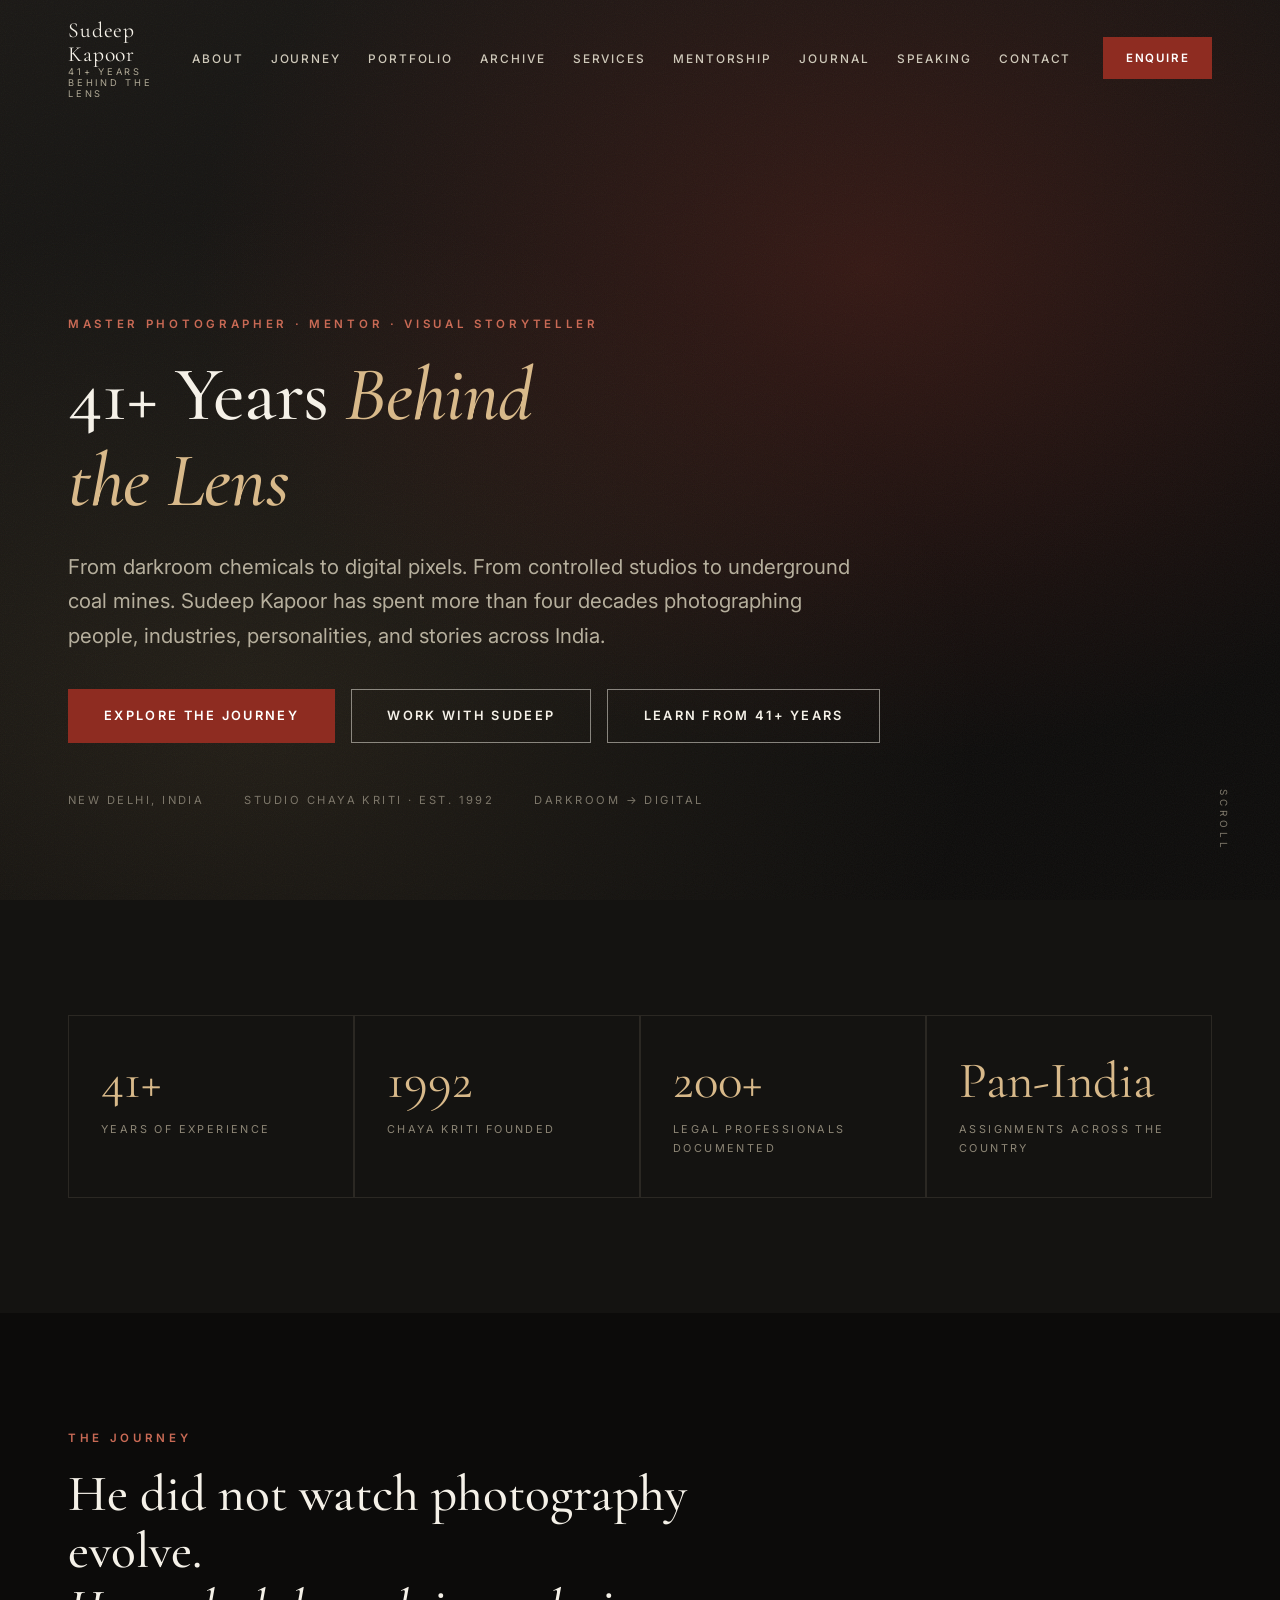
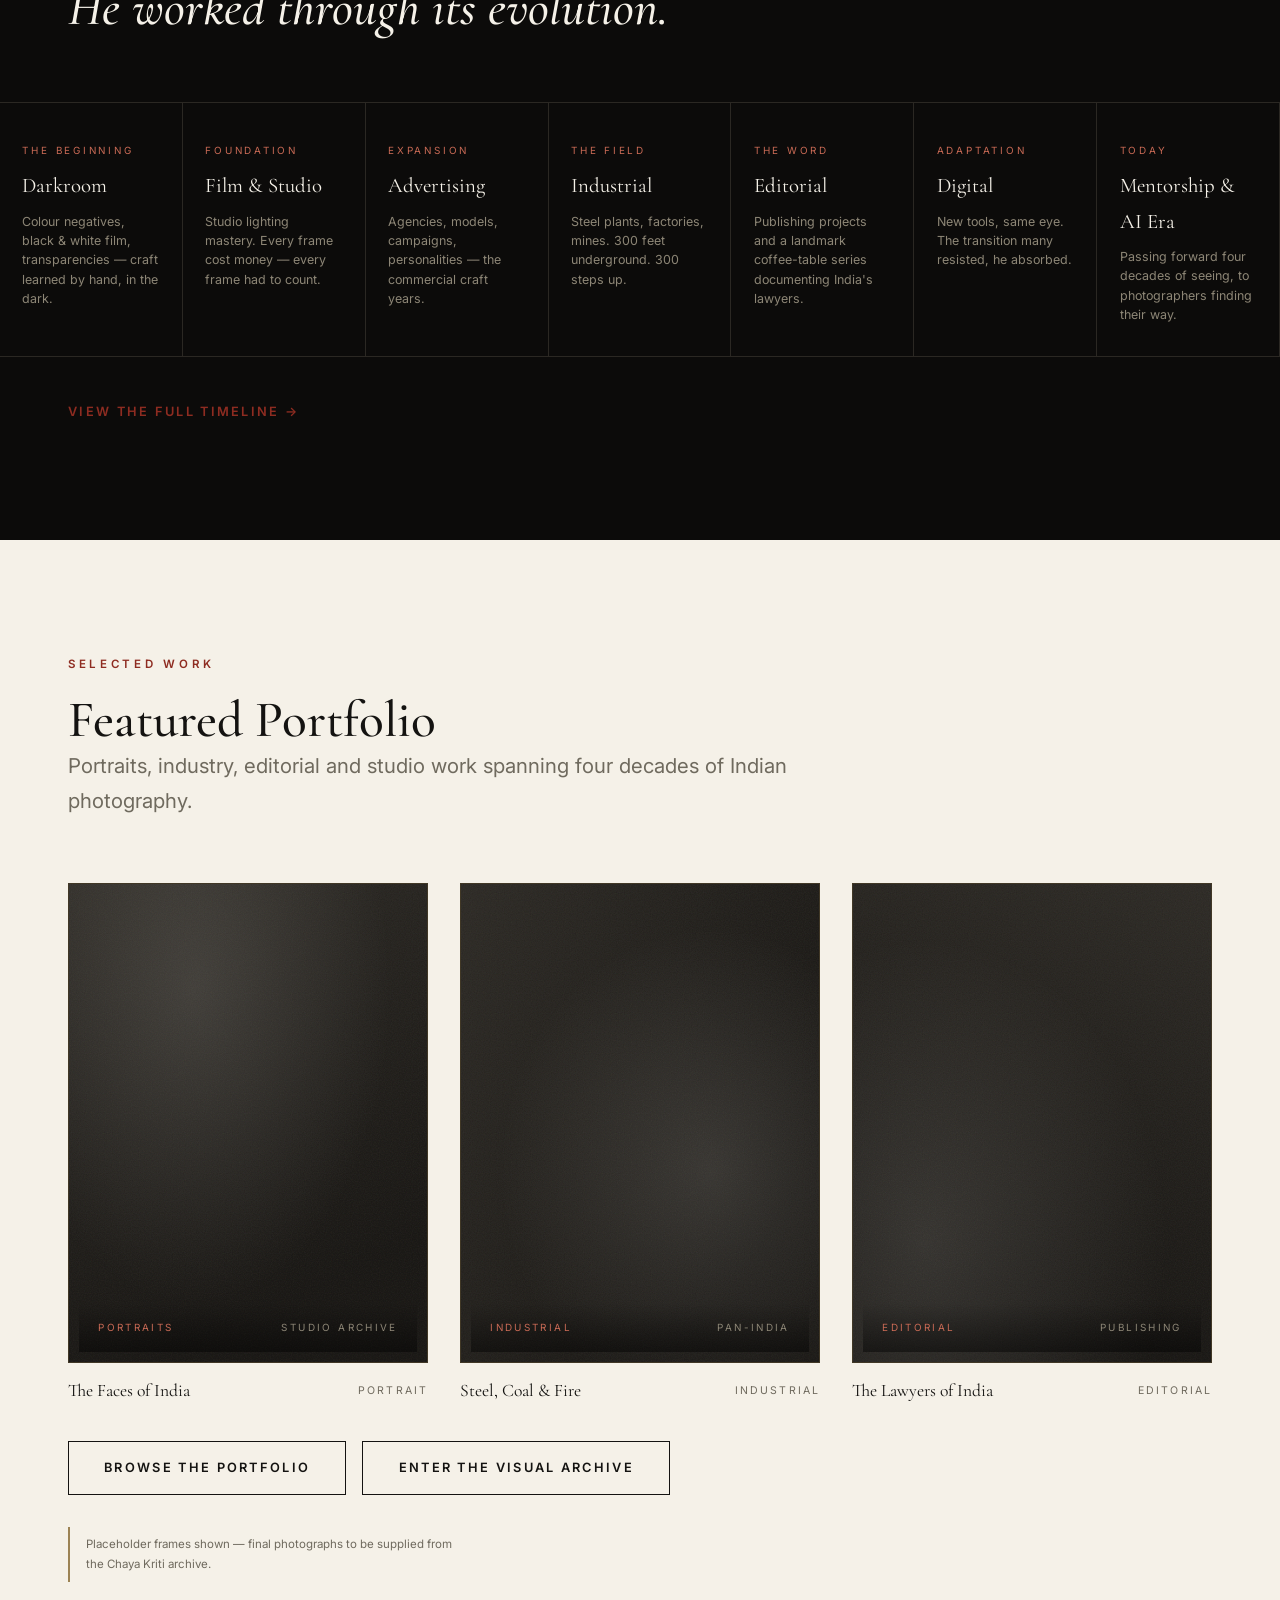
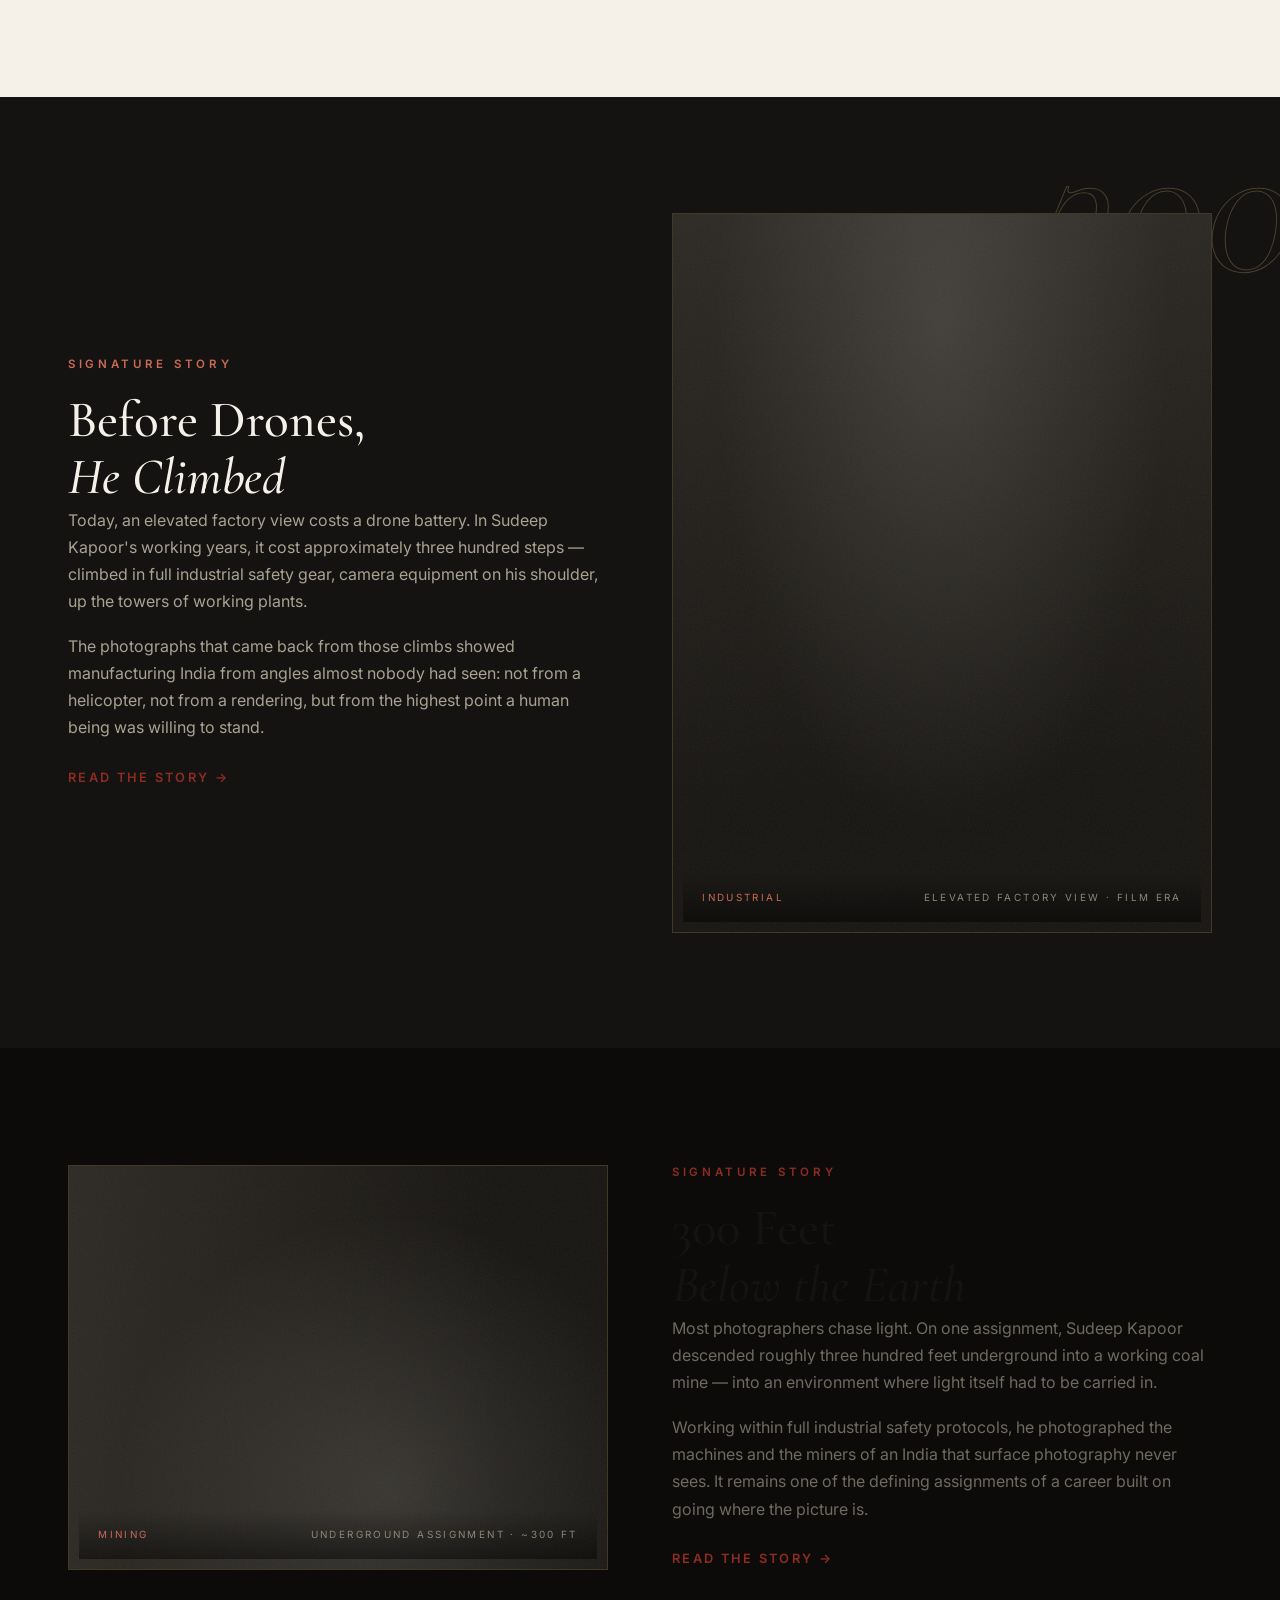
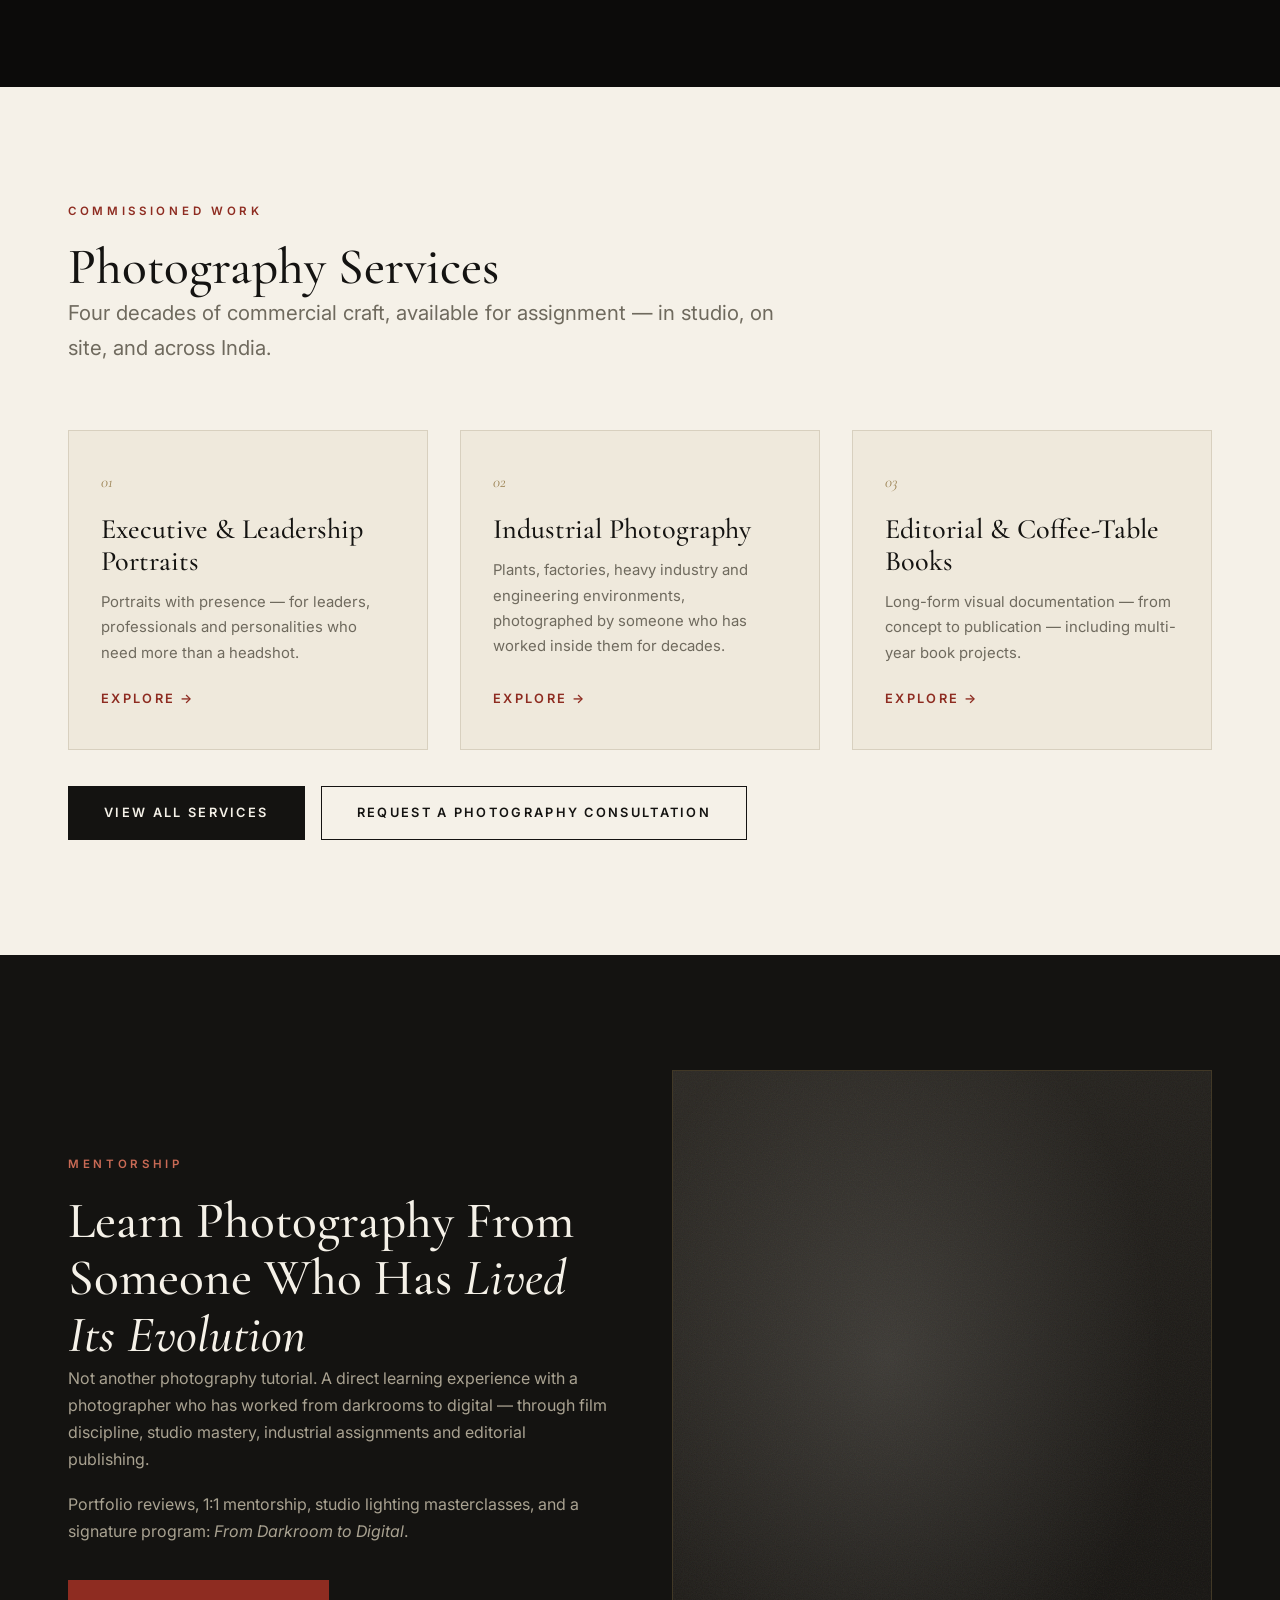
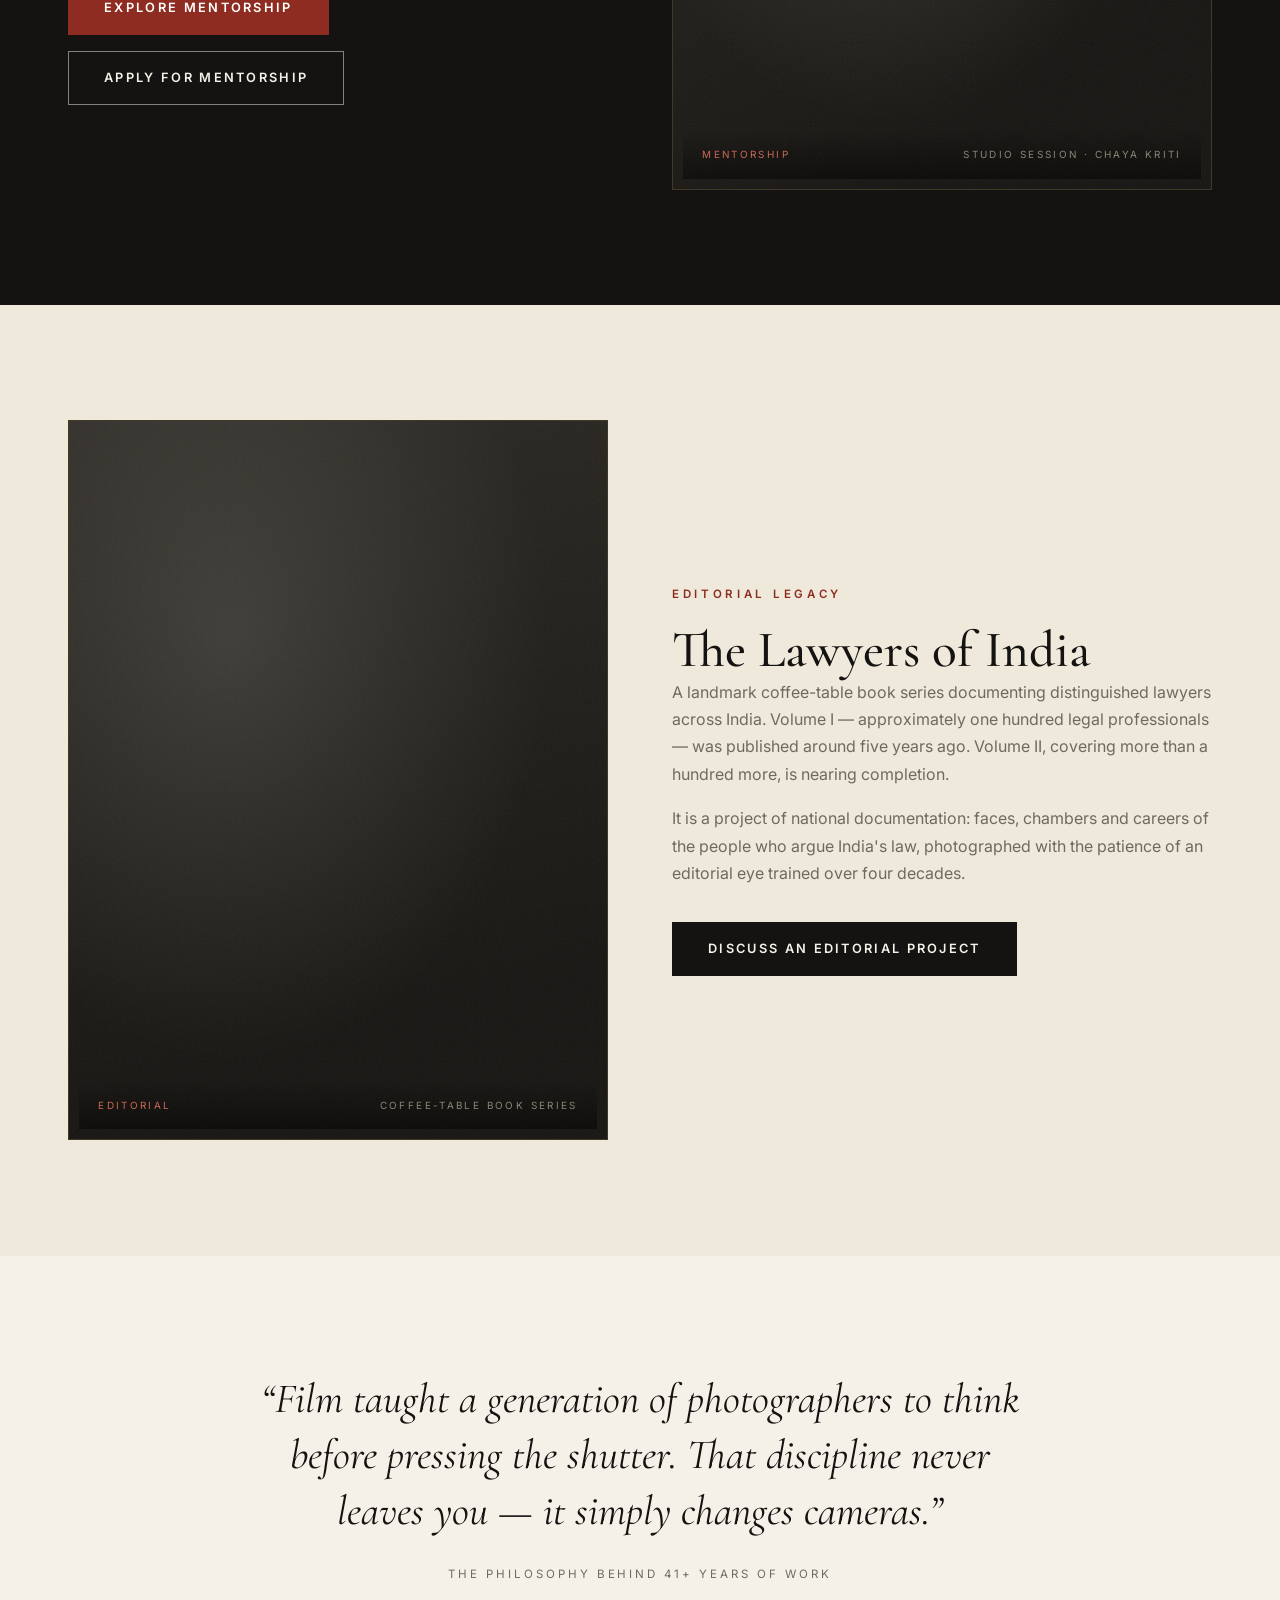
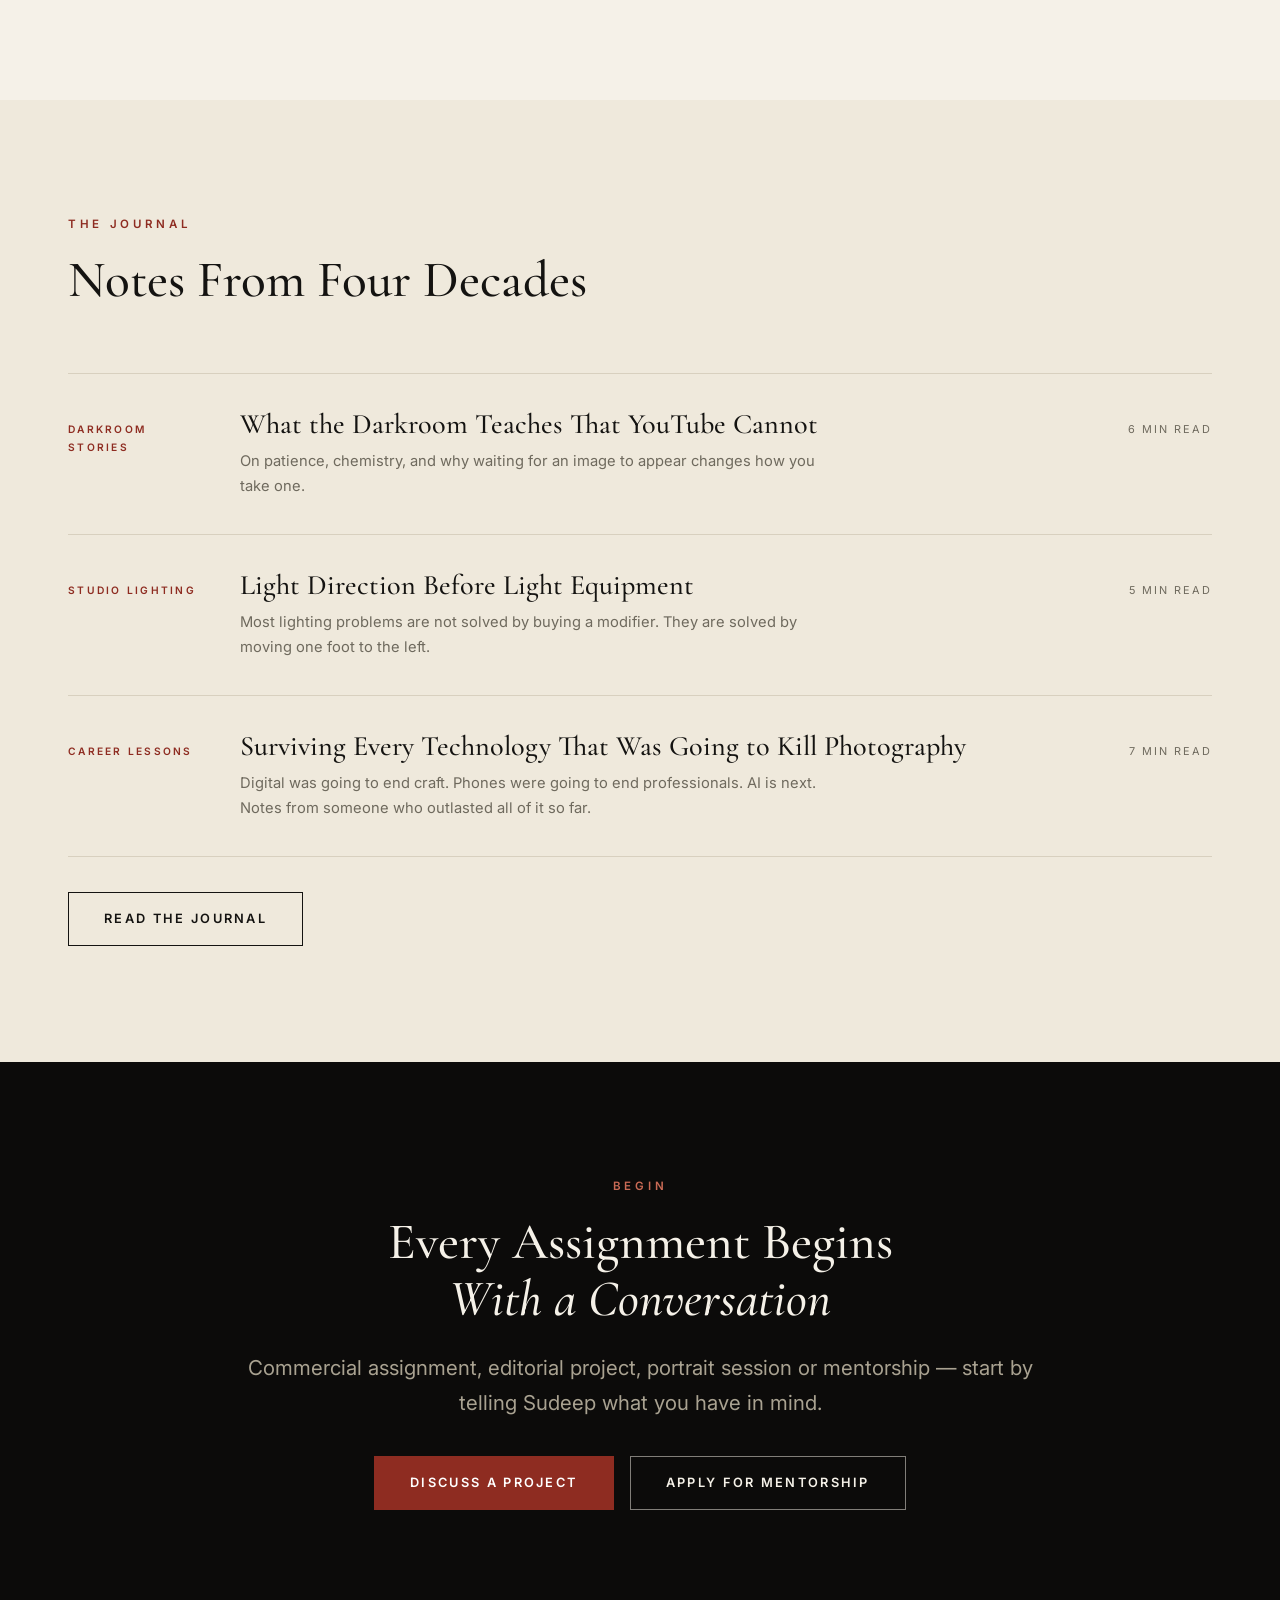
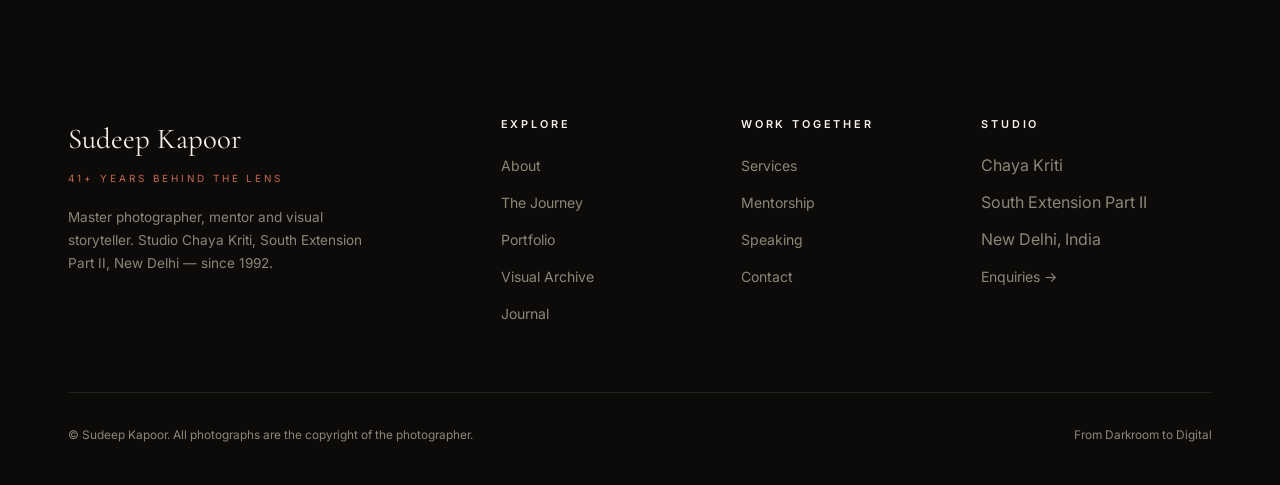
==== index.html @ 15002737 "Sudeep Kapoor - 41+ Years Behind the Lens" ====
<!DOCTYPE html>
<html lang="en">
<head>
<meta charset="UTF-8">
<meta name="viewport" content="width=device-width, initial-scale=1.0">
<meta name="description" content="Sudeep Kapoor — master photographer with 41+ years behind the lens. From darkroom to digital: portraits, industrial, editorial and advertising photography across India. Studio Chaya Kriti, New Delhi, since 1992.">
<meta property="og:title" content="Sudeep Kapoor — 41+ Years Behind the Lens">
<meta property="og:description" content="From darkroom chemicals to digital pixels. Master photographer, mentor and visual storyteller based in New Delhi, India.">
<title>Sudeep Kapoor — 41+ Years Behind the Lens | Master Photographer, New Delhi</title>
<link rel="preconnect" href="https://fonts.googleapis.com">
<link rel="preconnect" href="https://fonts.gstatic.com" crossorigin>
<link href="https://fonts.googleapis.com/css2?family=Cormorant+Garamond:ital,wght@0,400;0,500;0,600;1,400;1,500&family=Inter:wght@400;500;600&display=swap" rel="stylesheet">
<link rel="stylesheet" href="css/style.css">
</head>
<body>
<a class="skip-link" href="#main">Skip to content</a>

<nav class="site-nav" aria-label="Main navigation">
  <div class="wrap nav-inner">
    <a href="index.html" class="nav-logo" aria-label="Sudeep Kapoor — home">
      <span class="name">Sudeep Kapoor</span>
      <span class="tag">41+ Years Behind the Lens</span>
    </a>
    <ul class="nav-links" id="nav-links">
      <li><a href="about.html">About</a></li>
      <li><a href="journey.html">Journey</a></li>
      <li><a href="portfolio.html">Portfolio</a></li>
      <li><a href="archive.html">Archive</a></li>
      <li><a href="services.html">Services</a></li>
      <li><a href="mentorship.html">Mentorship</a></li>
      <li><a href="journal.html">Journal</a></li>
      <li><a href="speaking.html">Speaking</a></li>
      <li><a href="contact.html">Contact</a></li>
    </ul>
    <a href="contact.html" class="nav-cta">Enquire</a>
    <button class="hamburger" aria-label="Open menu" aria-expanded="false" aria-controls="nav-links">
      <span></span><span></span><span></span>
    </button>
  </div>
</nav>

<main id="main">

<!-- ============ HERO ============ -->
<header class="hero">
  <div class="hero-media" aria-hidden="true"></div>
  <div class="wrap hero-inner">
    <span class="eyebrow animate visible">Master Photographer · Mentor · Visual Storyteller</span>
    <h1 class="animate visible d1">41+ Years <em>Behind the Lens</em></h1>
    <p class="lede animate visible d2">From darkroom chemicals to digital pixels. From controlled studios to underground coal mines. Sudeep Kapoor has spent more than four decades photographing people, industries, personalities, and stories across India.</p>
    <div class="btn-row animate visible d3">
      <a href="journey.html" class="btn btn-red">Explore the Journey</a>
      <a href="services.html" class="btn btn-ghost-light">Work With Sudeep</a>
      <a href="mentorship.html" class="btn btn-ghost-light">Learn From 41+ Years</a>
    </div>
    <div class="hero-meta animate visible d4">
      <span>New Delhi, India</span>
      <span>Studio Chaya Kriti · Est. 1992</span>
      <span>Darkroom → Digital</span>
    </div>
  </div>
  <span class="hero-scroll" aria-hidden="true">Scroll</span>
</header>

<!-- ============ LEGACY STATISTICS ============ -->
<section class="dark" aria-label="Legacy statistics">
  <div class="wrap">
    <div class="stats animate">
      <div class="stat"><div class="num"><span data-count="41" data-suffix="+">0</span></div><div class="lbl">Years of Experience</div></div>
      <div class="stat"><div class="num">1992</div><div class="lbl">Chaya Kriti Founded</div></div>
      <div class="stat"><div class="num"><span data-count="200" data-suffix="+">0</span></div><div class="lbl">Legal Professionals Documented</div></div>
      <div class="stat"><div class="num">Pan-India</div><div class="lbl">Assignments Across the Country</div></div>
    </div>
  </div>
</section>

<!-- ============ THE JOURNEY STRIP ============ -->
<section class="darker" aria-labelledby="journey-h">
  <div class="wrap">
    <div class="section-head animate">
      <span class="eyebrow on-dark">The Journey</span>
      <h2 id="journey-h" style="color:var(--ivory)">He did not watch photography evolve.<br><span class="serif-i">He worked through its evolution.</span></h2>
    </div>
  </div>
  <div class="era-strip animate" role="list">
    <div class="era" role="listitem"><span class="yr">The Beginning</span><div class="nm">Darkroom</div><p>Colour negatives, black &amp; white film, transparencies — craft learned by hand, in the dark.</p></div>
    <div class="era" role="listitem"><span class="yr">Foundation</span><div class="nm">Film &amp; Studio</div><p>Studio lighting mastery. Every frame cost money — every frame had to count.</p></div>
    <div class="era" role="listitem"><span class="yr">Expansion</span><div class="nm">Advertising</div><p>Agencies, models, campaigns, personalities — the commercial craft years.</p></div>
    <div class="era" role="listitem"><span class="yr">The Field</span><div class="nm">Industrial</div><p>Steel plants, factories, mines. 300 feet underground. 300 steps up.</p></div>
    <div class="era" role="listitem"><span class="yr">The Word</span><div class="nm">Editorial</div><p>Publishing projects and a landmark coffee-table series documenting India's lawyers.</p></div>
    <div class="era" role="listitem"><span class="yr">Adaptation</span><div class="nm">Digital</div><p>New tools, same eye. The transition many resisted, he absorbed.</p></div>
    <div class="era" role="listitem"><span class="yr">Today</span><div class="nm">Mentorship &amp; AI Era</div><p>Passing forward four decades of seeing, to photographers finding their way.</p></div>
  </div>
  <div class="wrap" style="margin-top:2.5rem">
    <a href="journey.html" class="text-link">View the Full Timeline →</a>
  </div>
</section>

<!-- ============ FEATURED PORTFOLIO ============ -->
<section aria-labelledby="portfolio-h">
  <div class="wrap">
    <div class="section-head animate">
      <span class="eyebrow">Selected Work</span>
      <h2 id="portfolio-h">Featured Portfolio</h2>
      <p class="lede">Portraits, industry, editorial and studio work spanning four decades of Indian photography.</p>
    </div>
    <div class="grid g-3">
      <a href="portfolio.html" class="work animate" data-title="Portraits" data-meta="Studio · People · Character">
        <div class="ph r-34 ph-frame" style="--phx:35%;--phy:22%"><span class="ph-label"><span class="cat">Portraits</span><span>Studio Archive</span></span></div>
        <div class="meta"><span class="t">The Faces of India</span><span class="y">Portrait</span></div>
      </a>
      <a href="portfolio.html" class="work animate d1" data-title="Industrial" data-meta="Plants · Steel · Mining">
        <div class="ph r-34 ph-frame" style="--phx:70%;--phy:60%;--pha:120deg"><span class="ph-label"><span class="cat">Industrial</span><span>Pan-India</span></span></div>
        <div class="meta"><span class="t">Steel, Coal &amp; Fire</span><span class="y">Industrial</span></div>
      </a>
      <a href="portfolio.html" class="work animate d2" data-title="Editorial" data-meta="Publishing · Books · Documentation">
        <div class="ph r-34 ph-frame" style="--phx:20%;--phy:75%;--pha:200deg"><span class="ph-label"><span class="cat">Editorial</span><span>Publishing</span></span></div>
        <div class="meta"><span class="t">The Lawyers of India</span><span class="y">Editorial</span></div>
      </a>
    </div>
    <div class="btn-row animate">
      <a href="portfolio.html" class="btn">Browse the Portfolio</a>
      <a href="archive.html" class="btn">Enter the Visual Archive</a>
    </div>
    <p class="placeholder-note">Placeholder frames shown — final photographs to be supplied from the Chaya Kriti archive.</p>
  </div>
</section>

<!-- ============ SIGNATURE STORY 1 ============ -->
<section class="dark story-band" aria-labelledby="climb-h">
  <span class="bignum" aria-hidden="true">300</span>
  <div class="wrap split">
    <div class="body animate">
      <span class="eyebrow">Signature Story</span>
      <h2 id="climb-h">Before Drones,<br><span class="serif-i">He Climbed</span></h2>
      <p>Today, an elevated factory view costs a drone battery. In Sudeep Kapoor's working years, it cost approximately three hundred steps — climbed in full industrial safety gear, camera equipment on his shoulder, up the towers of working plants.</p>
      <p>The photographs that came back from those climbs showed manufacturing India from angles almost nobody had seen: not from a helicopter, not from a rendering, but from the highest point a human being was willing to stand.</p>
      <a href="journey.html" class="text-link" style="margin-top:1.6rem;display:inline-block">Read the Story →</a>
    </div>
    <div class="animate d1">
      <div class="ph r-34 ph-frame" style="--phx:50%;--phy:15%;--pha:175deg"><span class="ph-label"><span class="cat">Industrial</span><span>Elevated factory view · Film era</span></span></div>
    </div>
  </div>
</section>

<!-- ============ SIGNATURE STORY 2 ============ -->
<section class="darker story-band" aria-labelledby="mine-h">
  <div class="wrap split">
    <div class="animate">
      <div class="ph r-43 ph-frame" style="--phx:60%;--phy:80%;--pha:90deg"><span class="ph-label"><span class="cat">Mining</span><span>Underground assignment · ~300 ft</span></span></div>
    </div>
    <div class="body animate d1">
      <span class="eyebrow">Signature Story</span>
      <h2 id="mine-h">300 Feet<br><span class="serif-i">Below the Earth</span></h2>
      <p>Most photographers chase light. On one assignment, Sudeep Kapoor descended roughly three hundred feet underground into a working coal mine — into an environment where light itself had to be carried in.</p>
      <p>Working within full industrial safety protocols, he photographed the machines and the miners of an India that surface photography never sees. It remains one of the defining assignments of a career built on going where the picture is.</p>
      <a href="journey.html" class="text-link" style="margin-top:1.6rem;display:inline-block">Read the Story →</a>
    </div>
  </div>
</section>

<!-- ============ SERVICES PREVIEW ============ -->
<section aria-labelledby="services-h">
  <div class="wrap">
    <div class="section-head animate">
      <span class="eyebrow">Commissioned Work</span>
      <h2 id="services-h">Photography Services</h2>
      <p class="lede">Four decades of commercial craft, available for assignment — in studio, on site, and across India.</p>
    </div>
    <div class="grid g-3">
      <div class="card animate"><span class="idx">01</span><h3>Executive &amp; Leadership Portraits</h3><p>Portraits with presence — for leaders, professionals and personalities who need more than a headshot.</p><a href="services.html#portraits" class="text-link">Explore →</a></div>
      <div class="card animate d1"><span class="idx">02</span><h3>Industrial Photography</h3><p>Plants, factories, heavy industry and engineering environments, photographed by someone who has worked inside them for decades.</p><a href="services.html#industrial" class="text-link">Explore →</a></div>
      <div class="card animate d2"><span class="idx">03</span><h3>Editorial &amp; Coffee-Table Books</h3><p>Long-form visual documentation — from concept to publication — including multi-year book projects.</p><a href="services.html#editorial" class="text-link">Explore →</a></div>
    </div>
    <div class="btn-row animate">
      <a href="services.html" class="btn btn-solid">View All Services</a>
      <a href="contact.html" class="btn">Request a Photography Consultation</a>
    </div>
  </div>
</section>

<!-- ============ MENTORSHIP PREVIEW ============ -->
<section class="dark" aria-labelledby="mentor-h">
  <div class="wrap split">
    <div class="body animate">
      <span class="eyebrow">Mentorship</span>
      <h2 id="mentor-h">Learn Photography From Someone Who Has <span class="serif-i">Lived Its Evolution</span></h2>
      <p>Not another photography tutorial. A direct learning experience with a photographer who has worked from darkrooms to digital — through film discipline, studio mastery, industrial assignments and editorial publishing.</p>
      <p>Portfolio reviews, 1:1 mentorship, studio lighting masterclasses, and a signature program: <em>From Darkroom to Digital</em>.</p>
      <div class="btn-row">
        <a href="mentorship.html" class="btn btn-red">Explore Mentorship</a>
        <a href="mentorship.html#apply" class="btn btn-ghost-light">Apply for Mentorship</a>
      </div>
    </div>
    <div class="animate d1">
      <div class="ph r-34 ph-frame" style="--phx:40%;--phy:40%;--pha:145deg"><span class="ph-label"><span class="cat">Mentorship</span><span>Studio session · Chaya Kriti</span></span></div>
    </div>
  </div>
</section>

<!-- ============ EDITORIAL PROJECT ============ -->
<section class="paper-bg" aria-labelledby="book-h">
  <div class="wrap split">
    <div class="animate">
      <div class="ph r-34 ph-frame" style="--phx:30%;--phy:30%;--pha:165deg"><span class="ph-label"><span class="cat">Editorial</span><span>Coffee-table book series</span></span></div>
    </div>
    <div class="body animate d1">
      <span class="eyebrow">Editorial Legacy</span>
      <h2 id="book-h">The Lawyers of India</h2>
      <p>A landmark coffee-table book series documenting distinguished lawyers across India. Volume I — approximately one hundred legal professionals — was published around five years ago. Volume II, covering more than a hundred more, is nearing completion.</p>
      <p>It is a project of national documentation: faces, chambers and careers of the people who argue India's law, photographed with the patience of an editorial eye trained over four decades.</p>
      <div class="btn-row">
        <a href="contact.html" class="btn btn-solid">Discuss an Editorial Project</a>
      </div>
    </div>
  </div>
</section>

<!-- ============ QUOTE ============ -->
<section aria-label="Philosophy">
  <div class="wrap pull-quote animate">
    <blockquote>&ldquo;Film taught a generation of photographers to think before pressing the shutter. That discipline never leaves you — it simply changes cameras.&rdquo;</blockquote>
    <cite>The philosophy behind 41+ years of work</cite>
  </div>
</section>

<!-- ============ LATEST JOURNAL ============ -->
<section class="paper-bg" aria-labelledby="journal-h">
  <div class="wrap">
    <div class="section-head animate">
      <span class="eyebrow">The Journal</span>
      <h2 id="journal-h">Notes From Four Decades</h2>
    </div>
    <div class="animate">
      <article class="article-card">
        <span class="cat">Darkroom Stories</span>
        <div><h3><a href="journal.html">What the Darkroom Teaches That YouTube Cannot</a></h3>
        <p class="excerpt">On patience, chemistry, and why waiting for an image to appear changes how you take one.</p></div>
        <span class="rt">6 min read</span>
      </article>
      <article class="article-card">
        <span class="cat">Studio Lighting</span>
        <div><h3><a href="journal.html">Light Direction Before Light Equipment</a></h3>
        <p class="excerpt">Most lighting problems are not solved by buying a modifier. They are solved by moving one foot to the left.</p></div>
        <span class="rt">5 min read</span>
      </article>
      <article class="article-card" style="border-bottom:1px solid var(--stone)">
        <span class="cat">Career Lessons</span>
        <div><h3><a href="journal.html">Surviving Every Technology That Was Going to Kill Photography</a></h3>
        <p class="excerpt">Digital was going to end craft. Phones were going to end professionals. AI is next. Notes from someone who outlasted all of it so far.</p></div>
        <span class="rt">7 min read</span>
      </article>
    </div>
    <div class="btn-row animate">
      <a href="journal.html" class="btn">Read the Journal</a>
    </div>
  </div>
</section>

<!-- ============ FINAL CTA ============ -->
<section class="darker cta-band" aria-labelledby="cta-h">
  <div class="wrap">
    <span class="eyebrow on-dark animate">Begin</span>
    <h2 id="cta-h" class="animate d1" style="color:var(--ivory)">Every Assignment Begins <span class="serif-i">With a Conversation</span></h2>
    <p class="lede animate d2" style="color:#a9a291">Commercial assignment, editorial project, portrait session or mentorship — start by telling Sudeep what you have in mind.</p>
    <div class="btn-row animate d3">
      <a href="contact.html" class="btn btn-red">Discuss a Project</a>
      <a href="mentorship.html#apply" class="btn btn-ghost-light">Apply for Mentorship</a>
    </div>
  </div>
</section>

</main>

<footer class="site-footer">
  <div class="wrap">
    <div class="footer-grid">
      <div class="brand">
        <div class="name">Sudeep Kapoor</div>
        <div class="tag">41+ Years Behind the Lens</div>
        <p>Master photographer, mentor and visual storyteller. Studio Chaya Kriti, South Extension Part II, New Delhi — since 1992.</p>
      </div>
      <div>
        <h4>Explore</h4>
        <ul>
          <li><a href="about.html">About</a></li>
          <li><a href="journey.html">The Journey</a></li>
          <li><a href="portfolio.html">Portfolio</a></li>
          <li><a href="archive.html">Visual Archive</a></li>
          <li><a href="journal.html">Journal</a></li>
        </ul>
      </div>
      <div>
        <h4>Work Together</h4>
        <ul>
          <li><a href="services.html">Services</a></li>
          <li><a href="mentorship.html">Mentorship</a></li>
          <li><a href="speaking.html">Speaking</a></li>
          <li><a href="contact.html">Contact</a></li>
        </ul>
      </div>
      <div>
        <h4>Studio</h4>
        <ul>
          <li>Chaya Kriti</li>
          <li>South Extension Part II</li>
          <li>New Delhi, India</li>
          <li><a href="contact.html">Enquiries →</a></li>
        </ul>
      </div>
    </div>
    <div class="footer-bottom">
      <span>© Sudeep Kapoor. All photographs are the copyright of the photographer.</span>
      <span>From Darkroom to Digital</span>
    </div>
  </div>
</footer>

<script src="js/main.js"></script>
</body>
</html>
---- css/style.css ----
/* ============================================================
   SUDEEP KAPOOR — 41+ Years Behind the Lens
   Editorial design system
   ============================================================ */

:root {
  --ivory: #f5f1e8;
  --paper: #efe9dc;
  --stone: #d8d0bf;
  --charcoal: #23211d;
  --ink: #141311;
  --black: #0c0b0a;
  --muted: #6f6a5e;
  --red: #8e2c21;          /* darkroom red accent */
  --red-bright: #a83a2c;
  --gold: #9c8354;
  --font-display: 'Cormorant Garamond', Georgia, serif;
  --font-body: 'Inter', -apple-system, sans-serif;
  --max: 1240px;
  --ease: cubic-bezier(.22,.8,.28,1);
}

*, *::before, *::after { box-sizing: border-box; margin: 0; padding: 0; }
html { scroll-behavior: smooth; }
@media (prefers-reduced-motion: reduce) {
  html { scroll-behavior: auto; }
  *, *::before, *::after { animation: none !important; transition: none !important; }
}

body {
  font-family: var(--font-body);
  background: var(--ivory);
  color: var(--charcoal);
  line-height: 1.7;
  font-size: 16px;
  -webkit-font-smoothing: antialiased;
}

img { max-width: 100%; display: block; }
a { color: inherit; text-decoration: none; }
ul { list-style: none; }
button { font-family: inherit; cursor: pointer; }

::selection { background: var(--red); color: var(--ivory); }

.skip-link {
  position: absolute; left: -9999px; top: 0; z-index: 200;
  background: var(--red); color: #fff; padding: .6rem 1.2rem;
}
.skip-link:focus { left: 0; }

/* ---------- Typography ---------- */
h1, h2, h3, .display { font-family: var(--font-display); font-weight: 500; line-height: 1.12; color: var(--ink); }
h1 { font-size: clamp(2.6rem, 6vw, 5rem); letter-spacing: -.01em; }
h2 { font-size: clamp(2rem, 4vw, 3.2rem); }
h3 { font-size: clamp(1.35rem, 2.2vw, 1.8rem); }

.eyebrow {
  font-family: var(--font-body);
  font-size: .72rem; letter-spacing: .32em; text-transform: uppercase;
  color: var(--red); font-weight: 600; display: block; margin-bottom: 1.1rem;
}
.dark .eyebrow, .eyebrow.on-dark { color: #c96a55; }

.lede { font-size: clamp(1.05rem, 1.6vw, 1.3rem); color: var(--muted); max-width: 62ch; }
.dark .lede { color: #a9a291; }

.serif-i { font-style: italic; font-family: var(--font-display); }

/* ---------- Layout ---------- */
.wrap { max-width: var(--max); margin: 0 auto; padding: 0 clamp(1.2rem, 4vw, 3rem); }
section { padding: clamp(4rem, 9vw, 8rem) 0; }
.section-head { max-width: 720px; margin-bottom: clamp(2.5rem, 5vw, 4.5rem); }
.section-head.center { margin-left: auto; margin-right: auto; text-align: center; }

.dark { background: var(--ink); color: #cfc9ba; }
.dark h1, .dark h2, .dark h3 { color: var(--ivory); }
.darker { background: var(--black); }
.paper-bg { background: var(--paper); }

hr.rule { border: none; border-top: 1px solid var(--stone); margin: 0; }

/* ---------- Buttons ---------- */
.btn {
  display: inline-block; padding: .95rem 2.2rem;
  font-size: .8rem; font-weight: 600; letter-spacing: .18em; text-transform: uppercase;
  border: 1px solid var(--ink); color: var(--ink); background: transparent;
  transition: all .35s var(--ease); text-align: center;
}
.btn:hover, .btn:focus-visible { background: var(--ink); color: var(--ivory); }
.btn-solid { background: var(--ink); color: var(--ivory); }
.btn-solid:hover, .btn-solid:focus-visible { background: var(--red); border-color: var(--red); color: #fff; }
.btn-red { background: var(--red); border-color: var(--red); color: #fff; }
.btn-red:hover, .btn-red:focus-visible { background: var(--ink); border-color: var(--ink); }
.btn-ghost-light { border-color: rgba(245,241,232,.5); color: var(--ivory); }
.btn-ghost-light:hover, .btn-ghost-light:focus-visible { background: var(--ivory); color: var(--ink); border-color: var(--ivory); }
.btn:focus-visible { outline: 2px solid var(--red); outline-offset: 3px; }

.btn-row { display: flex; flex-wrap: wrap; gap: 1rem; margin-top: 2.2rem; }

.text-link {
  font-size: .8rem; font-weight: 600; letter-spacing: .18em; text-transform: uppercase;
  color: var(--red); border-bottom: 1px solid transparent; transition: border-color .3s;
}
.text-link:hover { border-color: var(--red); }

/* ---------- Navigation ---------- */
.site-nav {
  position: fixed; top: 0; left: 0; right: 0; z-index: 100;
  transition: background .4s var(--ease), box-shadow .4s;
  padding: 1.1rem 0;
}
.site-nav.scrolled {
  background: rgba(12,11,10,.92); backdrop-filter: blur(12px);
  box-shadow: 0 1px 0 rgba(245,241,232,.08); padding: .7rem 0;
}
.nav-inner { display: flex; align-items: center; justify-content: space-between; gap: 2rem; }
.nav-logo { display: flex; flex-direction: column; line-height: 1.15; }
.nav-logo .name { font-family: var(--font-display); font-size: 1.35rem; color: var(--ivory); letter-spacing: .04em; }
.nav-logo .tag { font-size: .58rem; letter-spacing: .3em; text-transform: uppercase; color: #b0a996; }
.nav-links { display: flex; gap: 1.7rem; align-items: center; }
.nav-links a {
  font-size: .74rem; letter-spacing: .16em; text-transform: uppercase; font-weight: 500;
  color: #cfc9ba; padding: .4rem 0; border-bottom: 1px solid transparent; transition: color .3s, border-color .3s;
}
.nav-links a:hover, .nav-links a:focus-visible { color: var(--ivory); }
.nav-links a.active { color: var(--ivory); border-color: var(--red); }
.nav-cta {
  font-size: .72rem; letter-spacing: .16em; text-transform: uppercase; font-weight: 600;
  color: #fff; background: var(--red); border: none; padding: .7rem 1.4rem; transition: background .3s;
  display: inline-block;
}
.nav-cta:hover { background: var(--red-bright); color: #fff; }
.hamburger {
  display: none; background: none; border: none; width: 44px; height: 44px;
  flex-direction: column; justify-content: center; align-items: center; gap: 6px;
}
.hamburger span { display: block; width: 24px; height: 2px; background: var(--ivory); transition: transform .3s, opacity .3s; }
.hamburger[aria-expanded="true"] span:nth-child(1) { transform: translateY(8px) rotate(45deg); }
.hamburger[aria-expanded="true"] span:nth-child(2) { opacity: 0; }
.hamburger[aria-expanded="true"] span:nth-child(3) { transform: translateY(-8px) rotate(-45deg); }

@media (max-width: 960px) {
  .nav-links {
    position: fixed; inset: 0; top: 0; background: rgba(12,11,10,.98);
    flex-direction: column; justify-content: center; gap: 2rem;
    opacity: 0; pointer-events: none; transition: opacity .35s var(--ease);
  }
  .nav-links.open { opacity: 1; pointer-events: auto; }
  .nav-links a { font-size: 1rem; }
  .hamburger { display: flex; z-index: 110; }
  .nav-cta { display: none; }
}

/* ---------- Hero ---------- */
.hero {
  min-height: 100vh; display: flex; align-items: flex-end;
  background: var(--black); color: var(--ivory); position: relative; overflow: hidden;
  padding: 8rem 0 clamp(3rem, 7vw, 6rem);
}
.hero-media {
  position: absolute; inset: 0;
  background:
    radial-gradient(ellipse at 68% 30%, rgba(142,44,33,.28), transparent 55%),
    radial-gradient(ellipse at 20% 80%, rgba(156,131,84,.14), transparent 50%),
    linear-gradient(160deg, #191714 0%, #0c0b0a 70%);
}
.hero-media::after {
  content: ""; position: absolute; inset: 0;
  background-image: url("data:image/svg+xml,%3Csvg xmlns='http://www.w3.org/2000/svg' width='140' height='140'%3E%3Cfilter id='n'%3E%3CfeTurbulence type='fractalNoise' baseFrequency='0.9' numOctaves='2'/%3E%3C/filter%3E%3Crect width='140' height='140' filter='url(%23n)' opacity='0.05'/%3E%3C/svg%3E");
}
.hero-inner { position: relative; z-index: 2; width: 100%; }
.hero .eyebrow { color: #c96a55; }
.hero h1 { color: var(--ivory); max-width: 14ch; }
.hero h1 em { font-style: italic; color: #d8b98a; }
.hero .lede { color: #b6af9d; margin-top: 1.6rem; }
.hero-meta {
  display: flex; gap: 2.5rem; flex-wrap: wrap; margin-top: 3rem;
  font-size: .7rem; letter-spacing: .22em; text-transform: uppercase; color: #7d776a;
}
.hero-scroll {
  position: absolute; right: clamp(1.2rem,4vw,3rem); bottom: 3rem; z-index: 2;
  writing-mode: vertical-rl; font-size: .62rem; letter-spacing: .4em; text-transform: uppercase; color: #7d776a;
}

/* Page hero (interior) */
.page-hero {
  background: var(--black); color: var(--ivory);
  padding: clamp(9rem, 16vw, 13rem) 0 clamp(3.5rem, 7vw, 6rem);
  position: relative; overflow: hidden;
}
.page-hero .hero-media { opacity: .8; }
.page-hero .wrap { position: relative; z-index: 2; }
.page-hero h1 { color: var(--ivory); }
.page-hero .lede { color: #b6af9d; margin-top: 1.4rem; }

/* ---------- Photo placeholders ---------- */
.ph {
  position: relative; overflow: hidden; background: #1c1a17; color: #8d8676;
  display: flex; align-items: flex-end; width: 100%;
}
.ph::before {
  content: ""; position: absolute; inset: 0;
  background:
    radial-gradient(ellipse at var(--phx, 30%) var(--phy, 30%), rgba(245,241,232,.13), transparent 60%),
    linear-gradient(var(--pha, 155deg), #2b2823 0%, #161411 80%);
}
.ph::after {
  content: ""; position: absolute; inset: 0;
  background-image: url("data:image/svg+xml,%3Csvg xmlns='http://www.w3.org/2000/svg' width='120' height='120'%3E%3Cfilter id='n'%3E%3CfeTurbulence type='fractalNoise' baseFrequency='0.85' numOctaves='2'/%3E%3C/filter%3E%3Crect width='120' height='120' filter='url(%23n)' opacity='0.07'/%3E%3C/svg%3E");
}
.ph .ph-label {
  position: relative; z-index: 2; padding: 1rem 1.2rem; width: 100%;
  font-size: .62rem; letter-spacing: .24em; text-transform: uppercase;
  display: flex; justify-content: space-between; gap: 1rem; align-items: baseline;
  background: linear-gradient(transparent, rgba(0,0,0,.45));
}
.ph .ph-label .cat { color: #c96a55; }
.ph-frame { border: 1px solid rgba(156,131,84,.35); padding: 10px; background: #11100e; }
.ph.r-34 { aspect-ratio: 3/4; }
.ph.r-43 { aspect-ratio: 4/3; }
.ph.r-32 { aspect-ratio: 3/2; }
.ph.r-11 { aspect-ratio: 1/1; }
.ph.r-169 { aspect-ratio: 16/9; }
.ph.r-916 { aspect-ratio: 9/16; }
.ph.r-21 { aspect-ratio: 2/1; }

/* ---------- Stats strip ---------- */
.stats { display: grid; grid-template-columns: repeat(auto-fit, minmax(200px, 1fr)); gap: 2px; background: var(--stone); border: 1px solid var(--stone); }
.stat { background: var(--ivory); padding: 2.5rem 2rem; }
.dark .stats { background: #2b2823; border-color: #2b2823; }
.dark .stat { background: var(--ink); }
.stat .num { font-family: var(--font-display); font-size: clamp(2.6rem, 4vw, 3.6rem); color: var(--red); line-height: 1; }
.dark .stat .num { color: #d8b98a; }
.stat .lbl { font-size: .68rem; letter-spacing: .22em; text-transform: uppercase; color: var(--muted); margin-top: .8rem; }
.dark .stat .lbl { color: #8d8676; }

/* ---------- Journey strip ---------- */
.era-strip { display: flex; gap: 0; overflow-x: auto; border-top: 1px solid #2b2823; border-bottom: 1px solid #2b2823; scrollbar-width: thin; }
.era {
  min-width: 170px; flex: 1; padding: 2rem 1.4rem; border-right: 1px solid #2b2823;
  transition: background .3s;
}
.era:hover { background: rgba(142,44,33,.12); }
.era .yr { font-size: .62rem; letter-spacing: .28em; text-transform: uppercase; color: #c96a55; }
.era .nm { font-family: var(--font-display); font-size: 1.3rem; color: var(--ivory); margin-top: .4rem; }
.era p { font-size: .78rem; color: #8d8676; margin-top: .5rem; line-height: 1.55; }

/* ---------- Grids & cards ---------- */
.grid { display: grid; gap: clamp(1.2rem, 2.5vw, 2rem); }
.g-2 { grid-template-columns: repeat(2, 1fr); }
.g-3 { grid-template-columns: repeat(3, 1fr); }
.g-4 { grid-template-columns: repeat(4, 1fr); }
@media (max-width: 960px) { .g-3, .g-4 { grid-template-columns: repeat(2, 1fr); } }
@media (max-width: 620px) { .g-2, .g-3, .g-4 { grid-template-columns: 1fr; } }

.card {
  background: var(--paper); border: 1px solid var(--stone); padding: 2.4rem 2rem;
  transition: transform .35s var(--ease), box-shadow .35s var(--ease), border-color .35s;
  display: flex; flex-direction: column;
}
.card:hover { transform: translateY(-4px); box-shadow: 0 18px 40px -18px rgba(20,19,17,.25); border-color: var(--gold); }
.card .idx { font-family: var(--font-display); font-style: italic; font-size: 1rem; color: var(--gold); margin-bottom: 1.1rem; }
.card h3 { margin-bottom: .8rem; }
.card p { color: var(--muted); font-size: .93rem; flex: 1; }
.card .text-link { margin-top: 1.4rem; }

.dark .card { background: #171512; border-color: #2b2823; }
.dark .card p { color: #a9a291; }
.dark .card:hover { border-color: var(--gold); box-shadow: 0 18px 40px -18px rgba(0,0,0,.6); }

/* ---------- Split (image + text) ---------- */
.split { display: grid; grid-template-columns: 1fr 1fr; gap: clamp(2rem, 5vw, 5rem); align-items: center; }
@media (max-width: 880px) { .split { grid-template-columns: 1fr; } }
.split .body p + p { margin-top: 1.1rem; }
.split .body p { color: var(--muted); }
.dark .split .body p { color: #a9a291; }

/* ---------- Signature story bands ---------- */
.story-band { position: relative; overflow: hidden; }
.story-band .bignum {
  font-family: var(--font-display); font-style: italic;
  font-size: clamp(6rem, 16vw, 14rem); line-height: .9; color: transparent;
  -webkit-text-stroke: 1px rgba(156,131,84,.4); position: absolute; right: -1rem; top: 1rem; user-select: none;
}

/* ---------- Quote ---------- */
.pull-quote { max-width: 880px; margin: 0 auto; text-align: center; }
.pull-quote blockquote { font-family: var(--font-display); font-size: clamp(1.6rem, 3.4vw, 2.6rem); font-style: italic; line-height: 1.35; color: var(--ink); }
.dark .pull-quote blockquote { color: var(--ivory); }
.pull-quote cite { display: block; margin-top: 1.6rem; font-style: normal; font-size: .72rem; letter-spacing: .26em; text-transform: uppercase; color: var(--muted); }

/* ---------- Timeline ---------- */
.timeline { position: relative; max-width: 880px; margin: 0 auto; }
.timeline::before { content: ""; position: absolute; left: 11px; top: 0; bottom: 0; width: 1px; background: var(--stone); }
.dark .timeline::before { background: #2b2823; }
.tl-item { position: relative; padding: 0 0 3.2rem 3.2rem; }
.tl-item::before {
  content: ""; position: absolute; left: 5px; top: .5rem; width: 13px; height: 13px;
  border: 2px solid var(--red); border-radius: 50%; background: var(--ivory); transition: background .3s;
}
.dark .tl-item::before { background: var(--ink); }
.tl-item:hover::before { background: var(--red); }
.tl-item .yr { font-size: .68rem; letter-spacing: .28em; text-transform: uppercase; color: var(--red); font-weight: 600; }
.dark .tl-item .yr { color: #c96a55; }
.tl-item h3 { margin: .35rem 0 .5rem; }
.tl-item p { color: var(--muted); max-width: 60ch; }
.dark .tl-item p { color: #a9a291; }
.tl-item .era-tag { display: inline-block; margin-top: .8rem; font-size: .6rem; letter-spacing: .22em; text-transform: uppercase; border: 1px solid var(--stone); padding: .3rem .8rem; color: var(--muted); }
.dark .tl-item .era-tag { border-color: #2b2823; color: #8d8676; }

/* ---------- Portfolio / gallery ---------- */
.filter-bar { display: flex; flex-wrap: wrap; gap: .6rem; margin-bottom: 1.2rem; }
.filter-btn {
  background: none; border: 1px solid var(--stone); color: var(--muted);
  font-size: .68rem; letter-spacing: .18em; text-transform: uppercase; font-weight: 600;
  padding: .55rem 1.2rem; transition: all .3s;
}
.filter-btn:hover { border-color: var(--ink); color: var(--ink); }
.filter-btn.active { background: var(--ink); border-color: var(--ink); color: var(--ivory); }
.filter-btn:focus-visible { outline: 2px solid var(--red); outline-offset: 2px; }
.dark .filter-btn { border-color: #2b2823; color: #a9a291; }
.dark .filter-btn:hover { border-color: var(--ivory); color: var(--ivory); }
.dark .filter-btn.active { background: var(--ivory); border-color: var(--ivory); color: var(--ink); }
.filter-group-label { font-size: .62rem; letter-spacing: .26em; text-transform: uppercase; color: var(--muted); align-self: center; margin-right: .6rem; }

.masonry { columns: 3; column-gap: 1.4rem; }
@media (max-width: 960px) { .masonry { columns: 2; } }
@media (max-width: 600px) { .masonry { columns: 1; } }
.masonry .work { break-inside: avoid; margin-bottom: 1.4rem; }

.work { cursor: pointer; position: relative; border: none; padding: 0; background: none; width: 100%; text-align: left; display: block; }
.work .ph { transition: transform .4s var(--ease); }
.work:hover .ph, .work:focus-visible .ph { transform: scale(1.015); }
.work:focus-visible { outline: 2px solid var(--red); outline-offset: 3px; }
.work .meta { padding: .8rem 0 0; display: flex; justify-content: space-between; gap: 1rem; }
.work .meta .t { font-family: var(--font-display); font-size: 1.1rem; color: var(--ink); }
.dark .work .meta .t { color: var(--ivory); }
.work .meta .y { font-size: .66rem; letter-spacing: .2em; color: var(--muted); text-transform: uppercase; align-self: center; }
.work.hidden { display: none; }

.empty-state { display: none; text-align: center; padding: 4rem 2rem; border: 1px dashed var(--stone); color: var(--muted); }
.empty-state.show { display: block; }
.dark .empty-state { border-color: #2b2823; color: #8d8676; }

/* ---------- Lightbox ---------- */
.lightbox {
  position: fixed; inset: 0; z-index: 300; background: rgba(12,11,10,.96);
  display: none; align-items: center; justify-content: center; padding: 3rem 1.5rem;
}
.lightbox.open { display: flex; }
.lightbox .lb-inner { max-width: 900px; width: 100%; }
.lightbox .ph { max-height: 70vh; }
.lightbox .lb-cap { color: #b6af9d; margin-top: 1.2rem; display: flex; justify-content: space-between; gap: 1rem; flex-wrap: wrap; font-size: .85rem; }
.lightbox .lb-cap .t { font-family: var(--font-display); font-size: 1.4rem; color: var(--ivory); }
.lb-close, .lb-prev, .lb-next {
  position: absolute; background: none; border: 1px solid rgba(245,241,232,.3); color: var(--ivory);
  width: 46px; height: 46px; display: flex; align-items: center; justify-content: center;
  font-size: 1.1rem; transition: background .3s, border-color .3s;
}
.lb-close:hover, .lb-prev:hover, .lb-next:hover { background: var(--red); border-color: var(--red); }
.lb-close { top: 1.5rem; right: 1.5rem; }
.lb-prev { left: 1.5rem; top: 50%; transform: translateY(-50%); }
.lb-next { right: 1.5rem; top: 50%; transform: translateY(-50%); }

/* ---------- Accordion / FAQ ---------- */
.accordion { border-top: 1px solid var(--stone); }
.acc-item { border-bottom: 1px solid var(--stone); }
.dark .accordion, .dark .acc-item { border-color: #2b2823; }
.acc-btn {
  width: 100%; background: none; border: none; text-align: left;
  padding: 1.5rem .2rem; display: flex; justify-content: space-between; align-items: center; gap: 1.5rem;
  font-family: var(--font-display); font-size: 1.25rem; color: var(--ink);
}
.dark .acc-btn { color: var(--ivory); }
.acc-btn .ico { font-size: 1.3rem; color: var(--red); transition: transform .3s var(--ease); flex-shrink: 0; font-style: normal; }
.acc-btn[aria-expanded="true"] .ico { transform: rotate(45deg); }
.acc-btn:focus-visible { outline: 2px solid var(--red); outline-offset: 2px; }
.acc-panel { overflow: hidden; max-height: 0; transition: max-height .45s var(--ease); }
.acc-panel .inner { padding: 0 .2rem 1.6rem; color: var(--muted); max-width: 68ch; }
.dark .acc-panel .inner { color: #a9a291; }

/* ---------- Forms ---------- */
.form-shell { max-width: 760px; }
.form-grid { display: grid; grid-template-columns: 1fr 1fr; gap: 1.4rem; }
@media (max-width: 640px) { .form-grid { grid-template-columns: 1fr; } }
.field { display: flex; flex-direction: column; gap: .45rem; }
.field.full { grid-column: 1 / -1; }
.field label { font-size: .68rem; letter-spacing: .2em; text-transform: uppercase; font-weight: 600; color: var(--charcoal); }
.dark .field label { color: #cfc9ba; }
.field .req { color: var(--red); }
.dark .field .req { color: #c96a55; }
.field input, .field select, .field textarea {
  font-family: inherit; font-size: .95rem; color: var(--ink);
  background: #fff; border: 1px solid var(--stone); padding: .85rem 1rem;
  transition: border-color .3s; width: 100%;
}
.dark .field input, .dark .field select, .dark .field textarea { background: #171512; border-color: #2b2823; color: var(--ivory); }
.field input:focus, .field select:focus, .field textarea:focus { outline: none; border-color: var(--red); }
.field textarea { min-height: 130px; resize: vertical; }
.field .err { font-size: .74rem; color: var(--red-bright); display: none; }
.field.invalid input, .field.invalid select, .field.invalid textarea { border-color: var(--red-bright); }
.field.invalid .err { display: block; }
.check-row { display: flex; gap: .8rem; align-items: flex-start; }
.check-row input { width: 18px; height: 18px; margin-top: .25rem; accent-color: var(--red); }
.check-row label { font-size: .85rem; text-transform: none; letter-spacing: 0; font-weight: 400; color: var(--muted); }
.dark .check-row label { color: #a9a291; }

.form-success {
  display: none; text-align: center; padding: 4rem 2rem; border: 1px solid var(--gold);
}
.form-success.show { display: block; }
.form-success .mark { font-family: var(--font-display); font-size: 3rem; color: var(--red); line-height: 1; }
.dark .form-success .mark { color: #d8b98a; }
.form-success h3 { margin: 1rem 0 .6rem; }
.form-success p { color: var(--muted); max-width: 50ch; margin: 0 auto; }
.dark .form-success p { color: #a9a291; }

/* Multi-step */
.steps-bar { display: flex; gap: .5rem; margin-bottom: 2.5rem; }
.steps-bar .step-dot { flex: 1; height: 3px; background: var(--stone); transition: background .4s; }
.dark .steps-bar .step-dot { background: #2b2823; }
.steps-bar .step-dot.done { background: var(--red); }
.form-step { display: none; }
.form-step.active { display: block; }
.step-label { font-size: .66rem; letter-spacing: .26em; text-transform: uppercase; color: var(--muted); margin-bottom: 1.6rem; }
.dark .step-label { color: #8d8676; }

/* ---------- Journal ---------- */
.article-card { border-top: 1px solid var(--stone); padding: 2.2rem 0; display: grid; grid-template-columns: 140px 1fr auto; gap: 2rem; align-items: baseline; }
@media (max-width: 720px) { .article-card { grid-template-columns: 1fr; gap: .6rem; } }
.article-card .cat { font-size: .64rem; letter-spacing: .22em; text-transform: uppercase; color: var(--red); font-weight: 600; }
.article-card h3 button {
  background: none; border: none; text-align: left; font: inherit; color: inherit;
  transition: color .3s; padding: 0;
}
.article-card h3 button:hover { color: var(--red); }
.article-card h3 button:focus-visible { outline: 2px solid var(--red); outline-offset: 2px; }
.article-card .excerpt { color: var(--muted); font-size: .92rem; margin-top: .5rem; max-width: 65ch; }
.article-card .rt { font-size: .68rem; letter-spacing: .18em; text-transform: uppercase; color: var(--muted); white-space: nowrap; }
.article-body { max-height: 0; overflow: hidden; transition: max-height .5s var(--ease); grid-column: 1 / -1; }
.article-body .inner { padding: 1.5rem 0 .5rem; max-width: 68ch; }
.article-body .inner p + p { margin-top: 1rem; }
.article-body .inner p { color: var(--charcoal); }
.article-body .inner .note { font-size: .8rem; color: var(--muted); font-style: italic; margin-top: 1.4rem; }

/* ---------- CTA band ---------- */
.cta-band { text-align: center; position: relative; overflow: hidden; }
.cta-band h2 { max-width: 22ch; margin: 0 auto; }
.cta-band .lede { margin: 1.4rem auto 0; }
.cta-band .btn-row { justify-content: center; }

/* ---------- Footer ---------- */
.site-footer { background: var(--black); color: #8d8676; padding: clamp(3.5rem, 7vw, 6rem) 0 2.5rem; }
.footer-grid { display: grid; grid-template-columns: 2fr 1fr 1fr 1.2fr; gap: 3rem; padding-bottom: 3.5rem; border-bottom: 1px solid #23211d; }
@media (max-width: 880px) { .footer-grid { grid-template-columns: 1fr 1fr; } }
@media (max-width: 560px) { .footer-grid { grid-template-columns: 1fr; } }
.footer-grid .brand .name { font-family: var(--font-display); font-size: 1.8rem; color: var(--ivory); }
.footer-grid .brand .tag { font-size: .62rem; letter-spacing: .3em; text-transform: uppercase; color: #c96a55; margin-top: .4rem; }
.footer-grid .brand p { font-size: .85rem; margin-top: 1.2rem; max-width: 34ch; }
.footer-grid h4 { font-size: .68rem; letter-spacing: .26em; text-transform: uppercase; color: var(--ivory); margin-bottom: 1.2rem; font-weight: 600; }
.footer-grid li { margin-bottom: .6rem; }
.footer-grid a { font-size: .88rem; transition: color .3s; }
.footer-grid a:hover { color: var(--ivory); }
.footer-bottom { display: flex; justify-content: space-between; gap: 1rem; flex-wrap: wrap; padding-top: 2rem; font-size: .74rem; }

/* ---------- Reveal animation ---------- */
.animate { opacity: 0; transform: translateY(26px); transition: opacity .7s var(--ease), transform .7s var(--ease); }
.animate.visible { opacity: 1; transform: none; }
.d1 { transition-delay: .08s; } .d2 { transition-delay: .16s; } .d3 { transition-delay: .24s; } .d4 { transition-delay: .32s; }
@media (prefers-reduced-motion: reduce) { .animate { opacity: 1; transform: none; } }

/* ---------- Misc ---------- */
.tag-pill { display: inline-block; font-size: .6rem; letter-spacing: .22em; text-transform: uppercase; border: 1px solid var(--stone); padding: .3rem .9rem; color: var(--muted); margin: 0 .4rem .5rem 0; }
.dark .tag-pill { border-color: #3a362f; color: #a9a291; }
.num-list { counter-reset: n; }
.num-list li { counter-increment: n; padding: 1.3rem 0; border-bottom: 1px solid var(--stone); display: flex; gap: 1.6rem; align-items: baseline; }
.dark .num-list li { border-color: #2b2823; }
.num-list li::before { content: counter(n, decimal-leading-zero); font-family: var(--font-display); font-style: italic; color: var(--gold); font-size: 1.1rem; }
.num-list li strong { display: block; font-family: var(--font-display); font-weight: 500; font-size: 1.2rem; color: var(--ink); }
.dark .num-list li strong { color: var(--ivory); }
.num-list li p { color: var(--muted); font-size: .9rem; margin-top: .2rem; }
.dark .num-list li p { color: #a9a291; }

.placeholder-note {
  font-size: .72rem; color: var(--muted); border-left: 2px solid var(--gold);
  padding: .5rem 1rem; margin-top: 2rem; max-width: 60ch;
}
.dark .placeholder-note { color: #8d8676; }
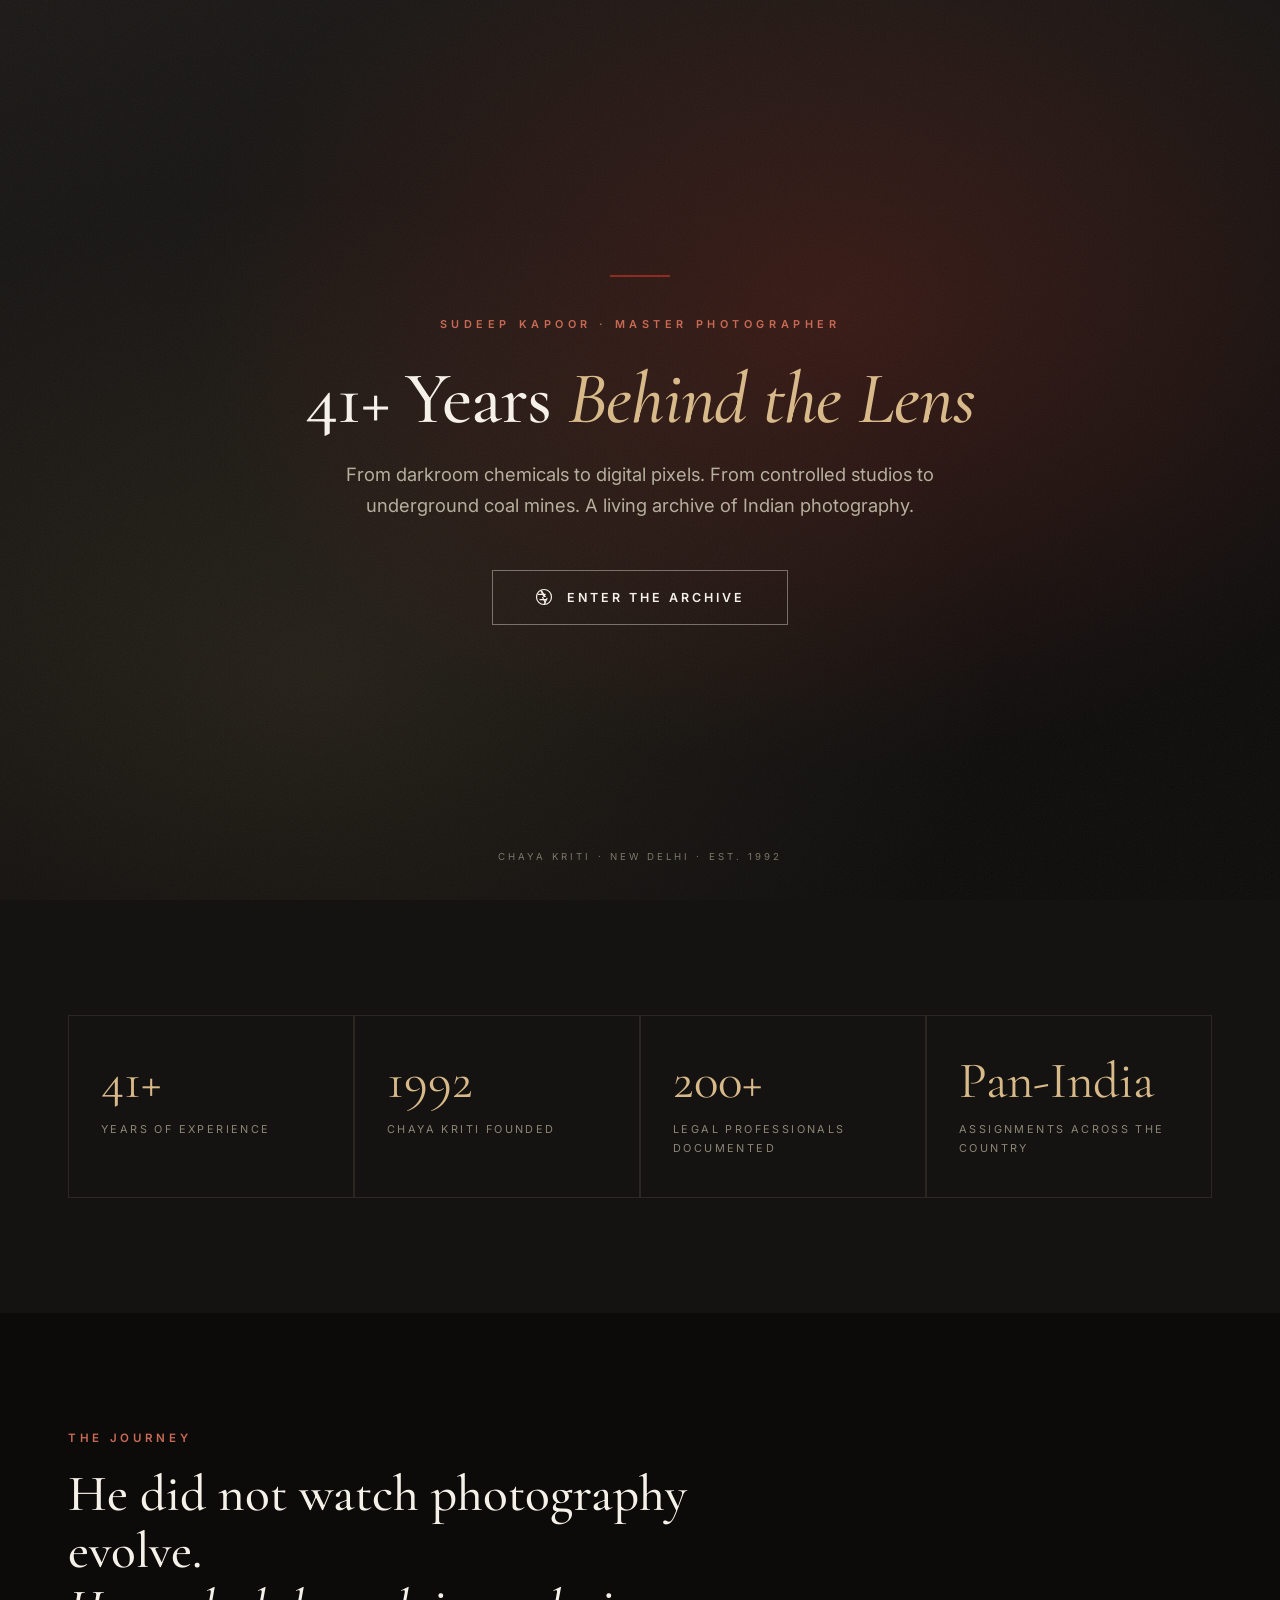
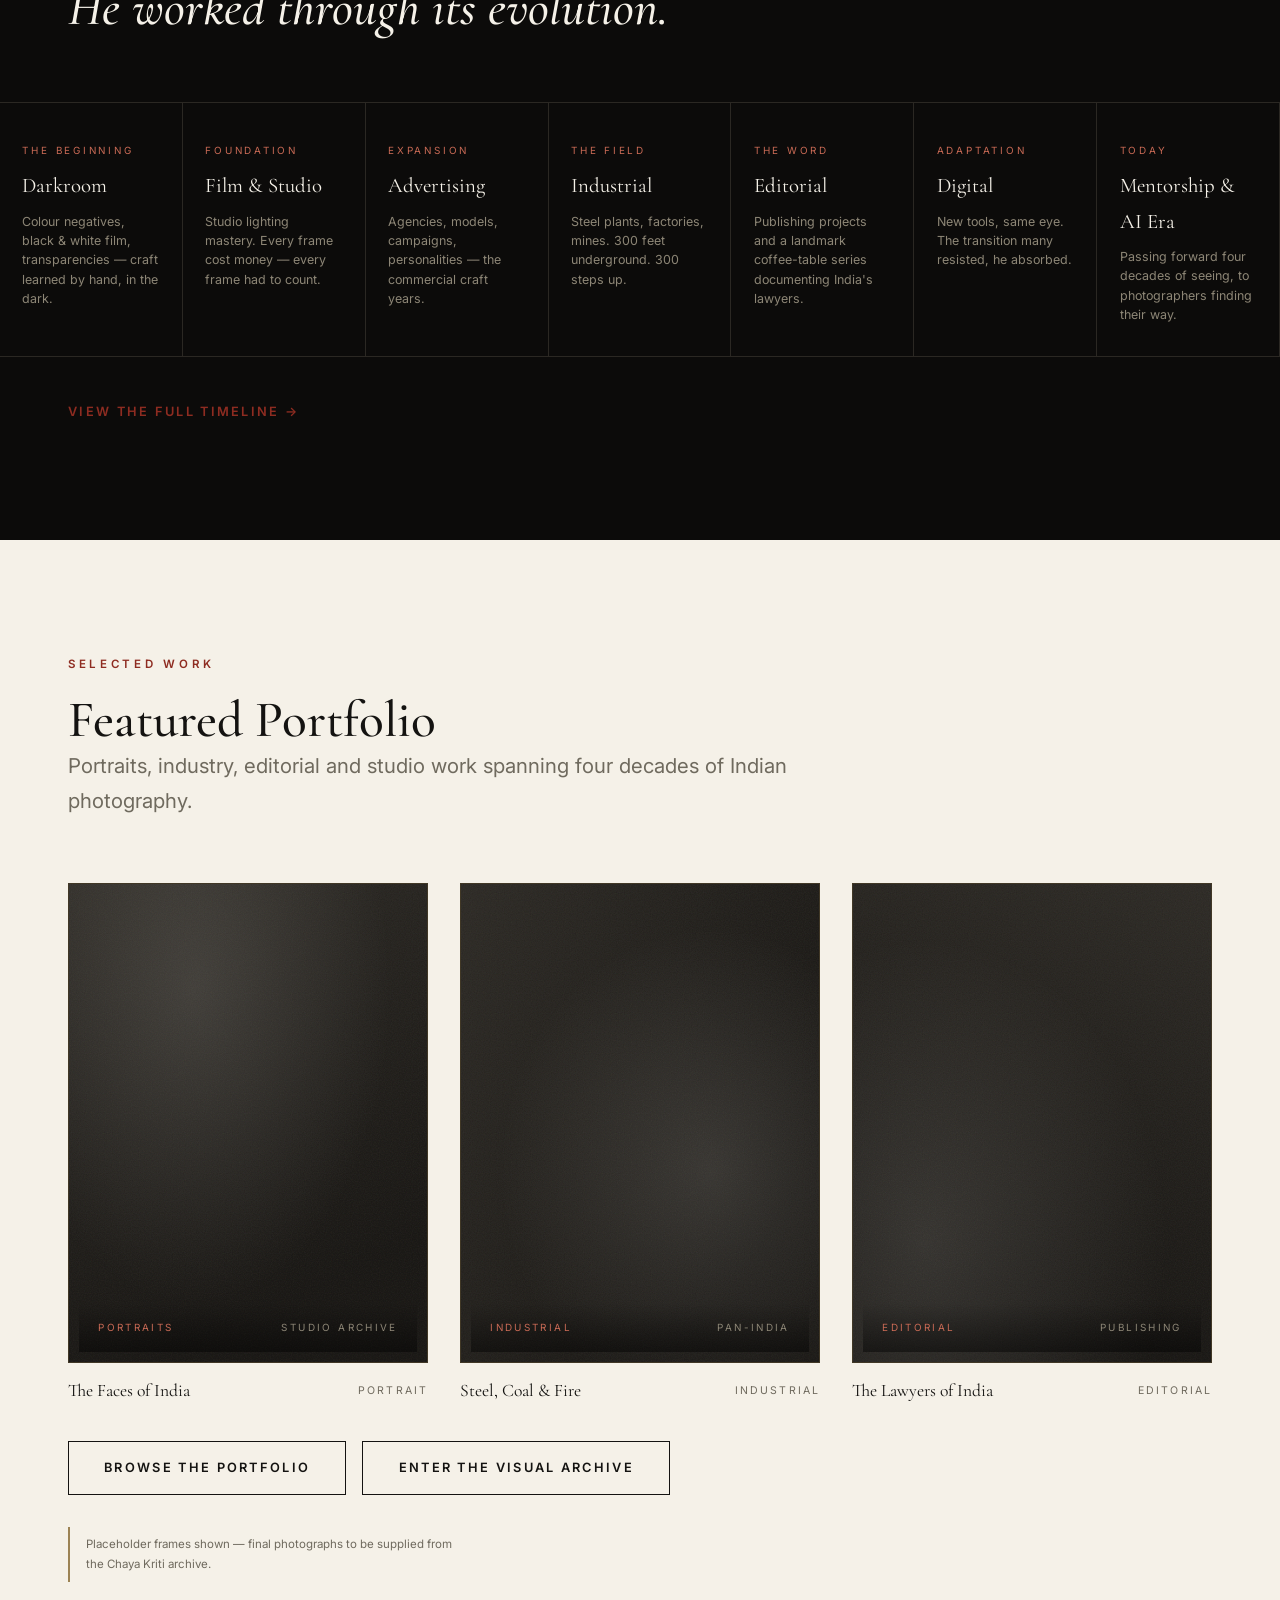
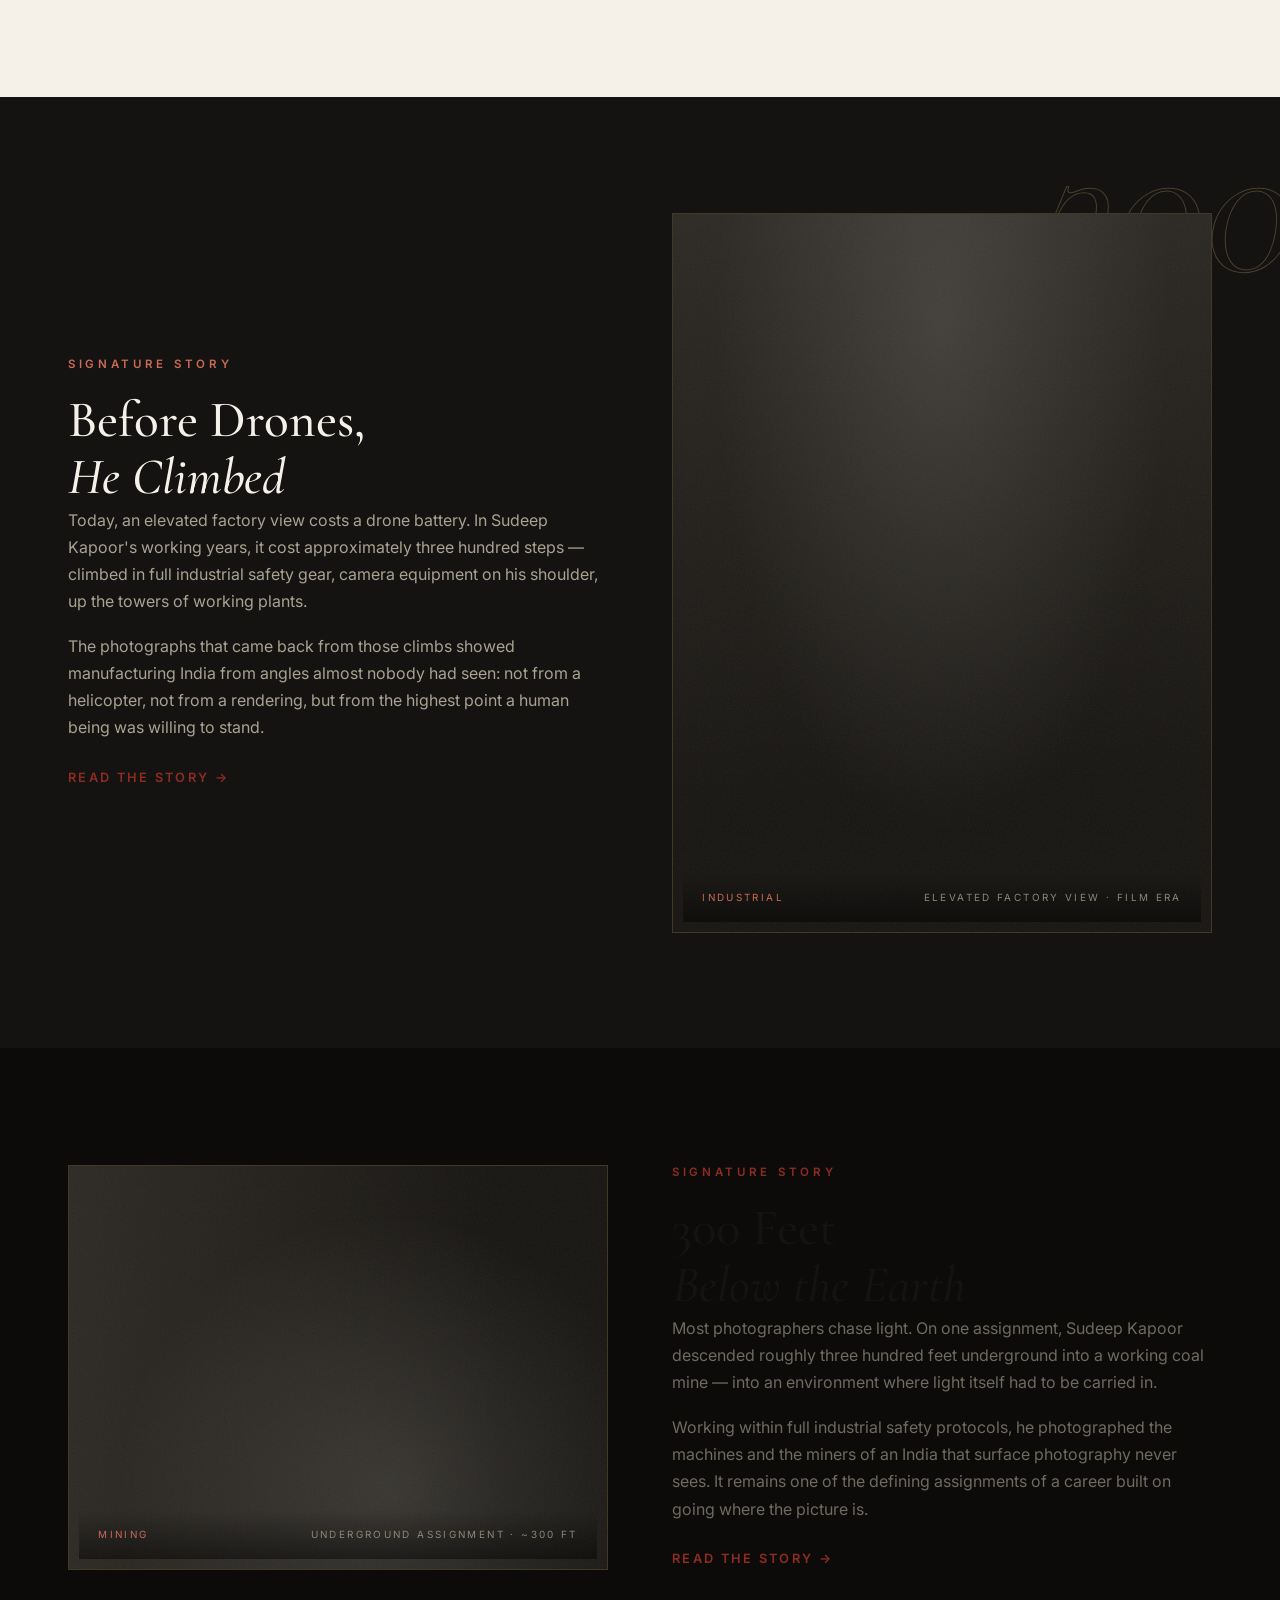
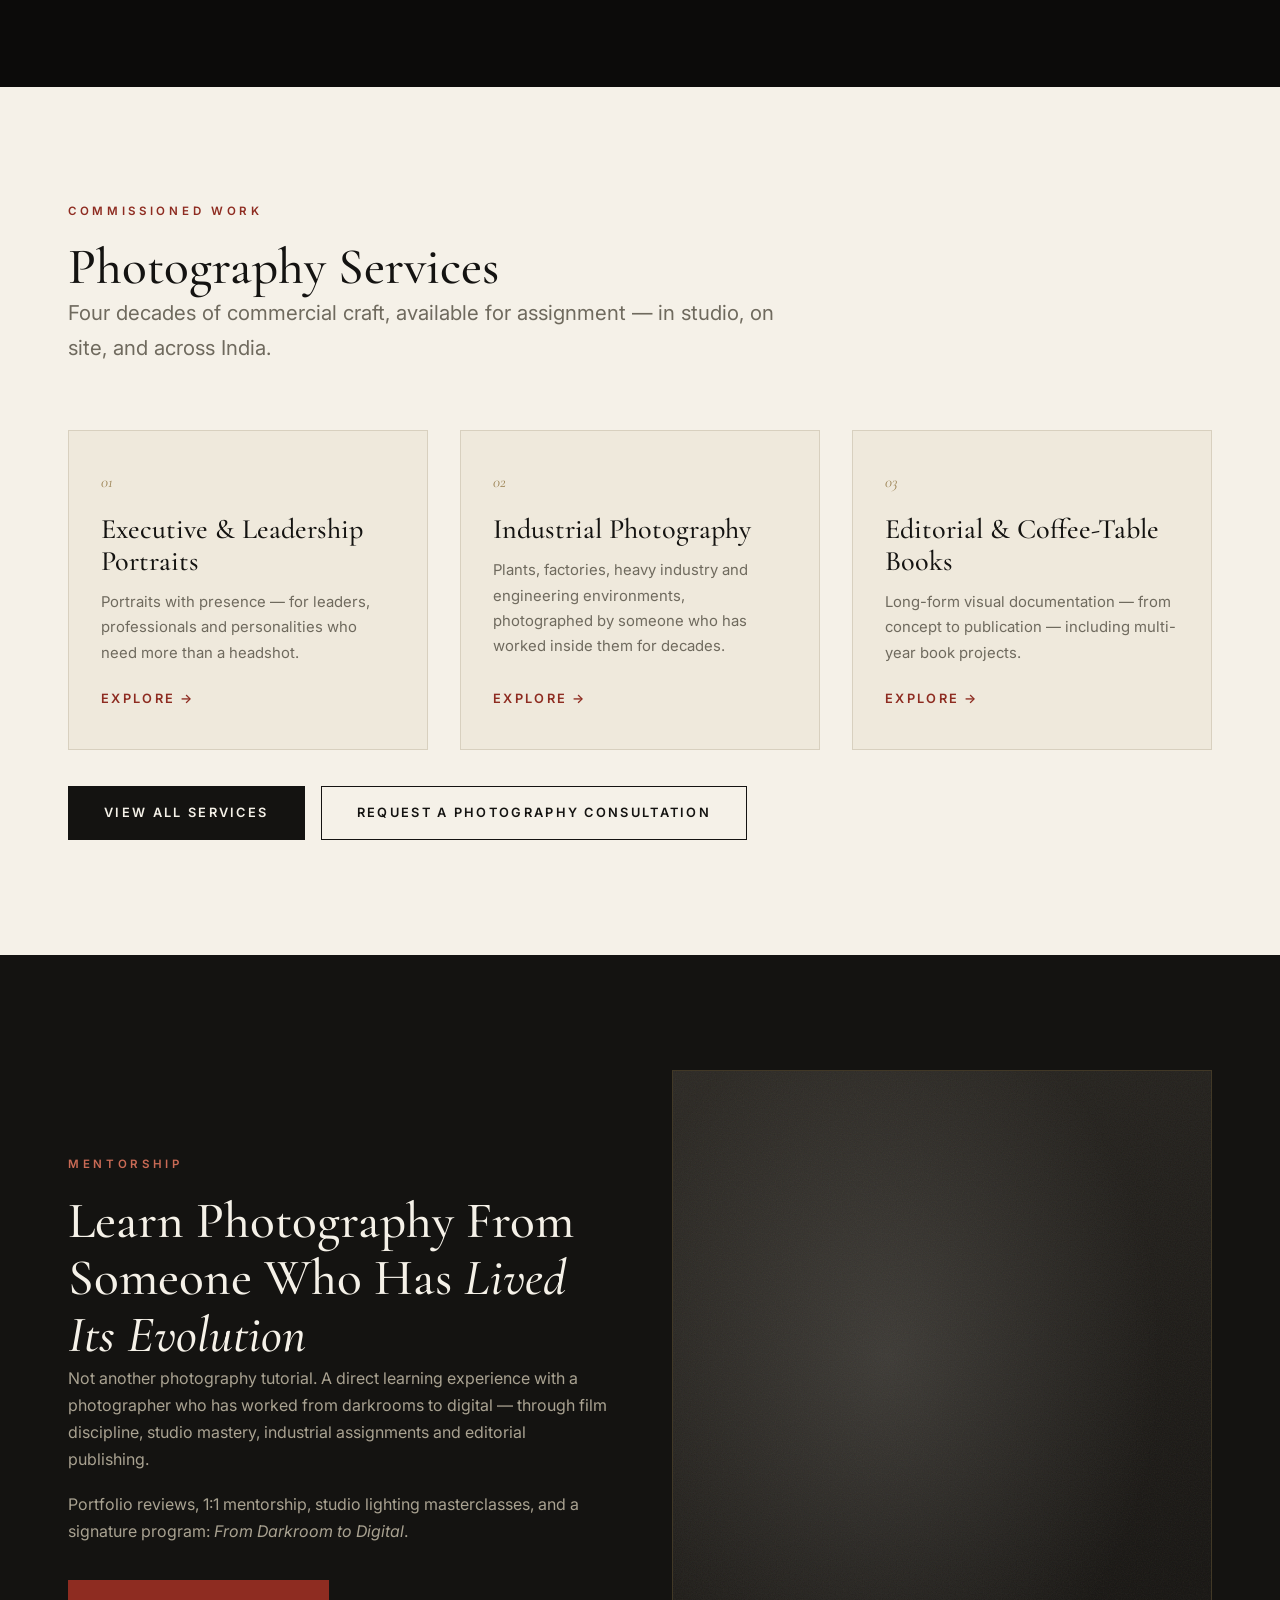
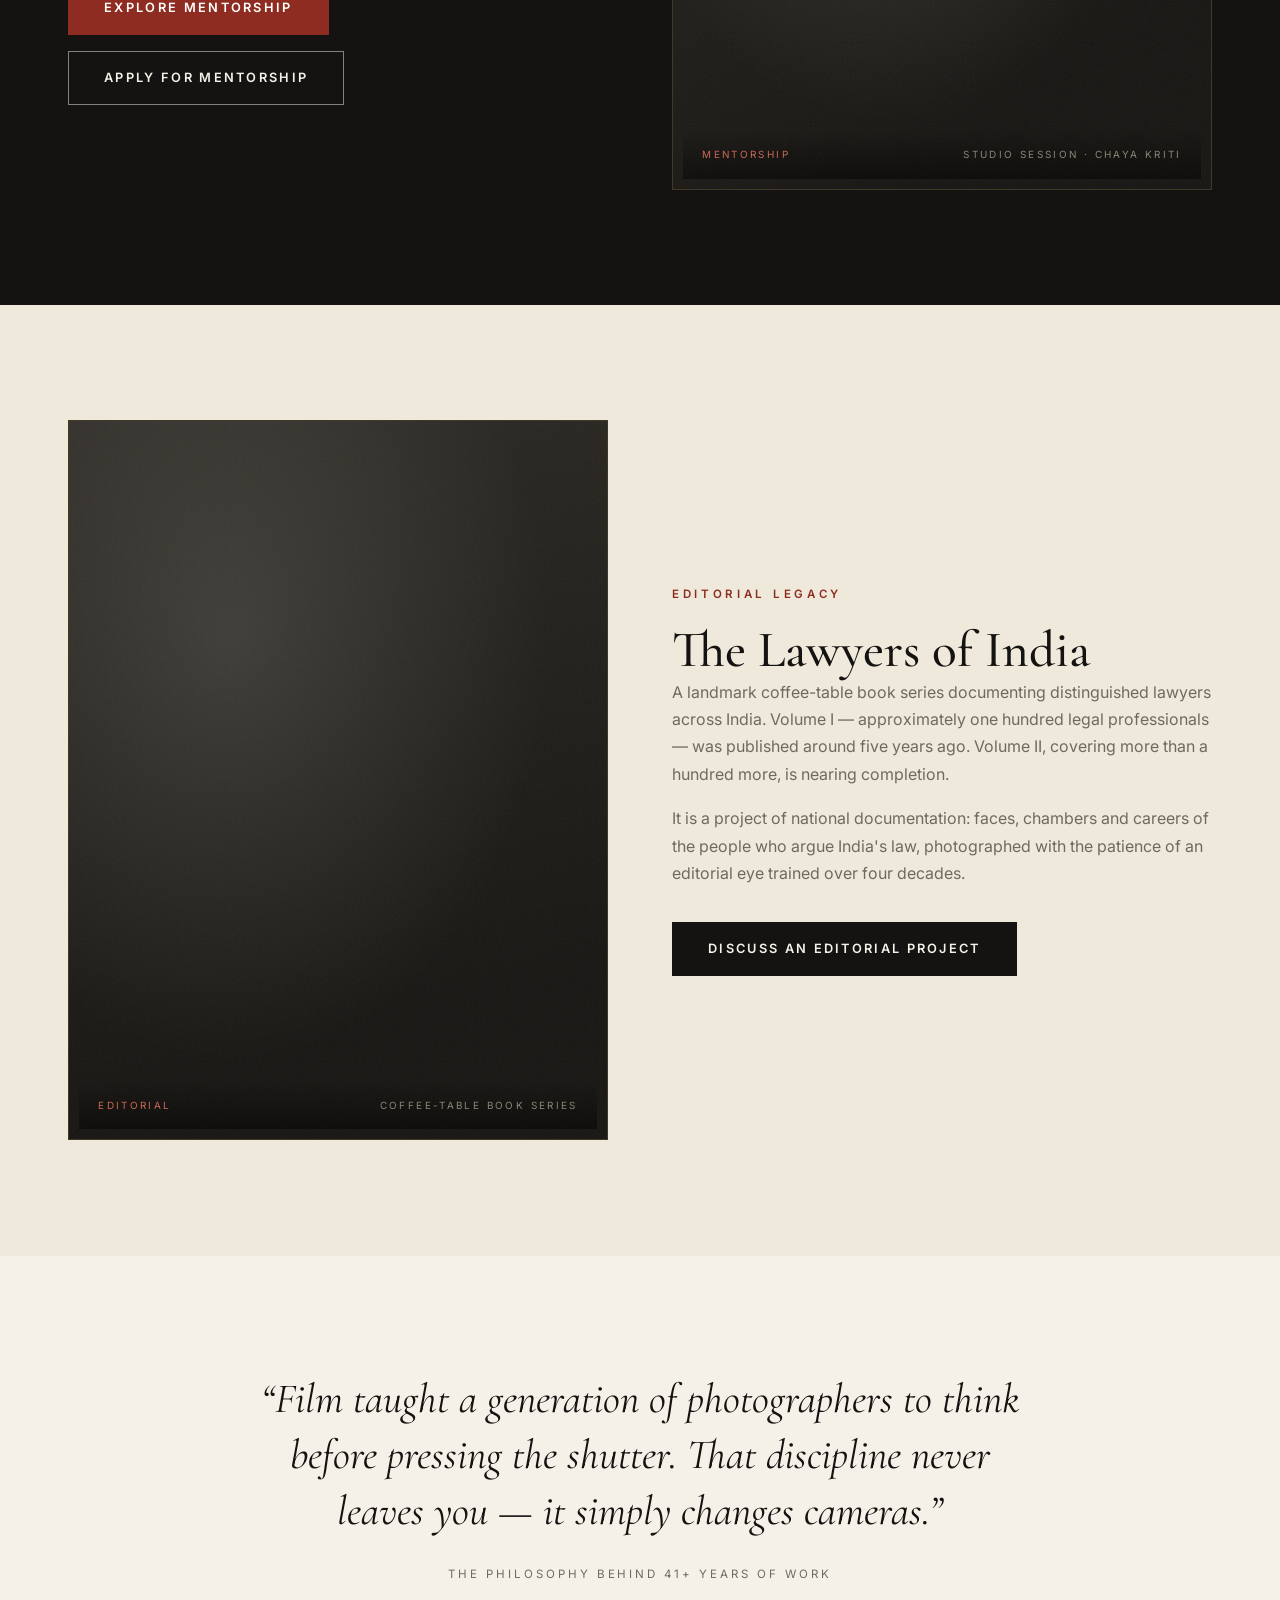
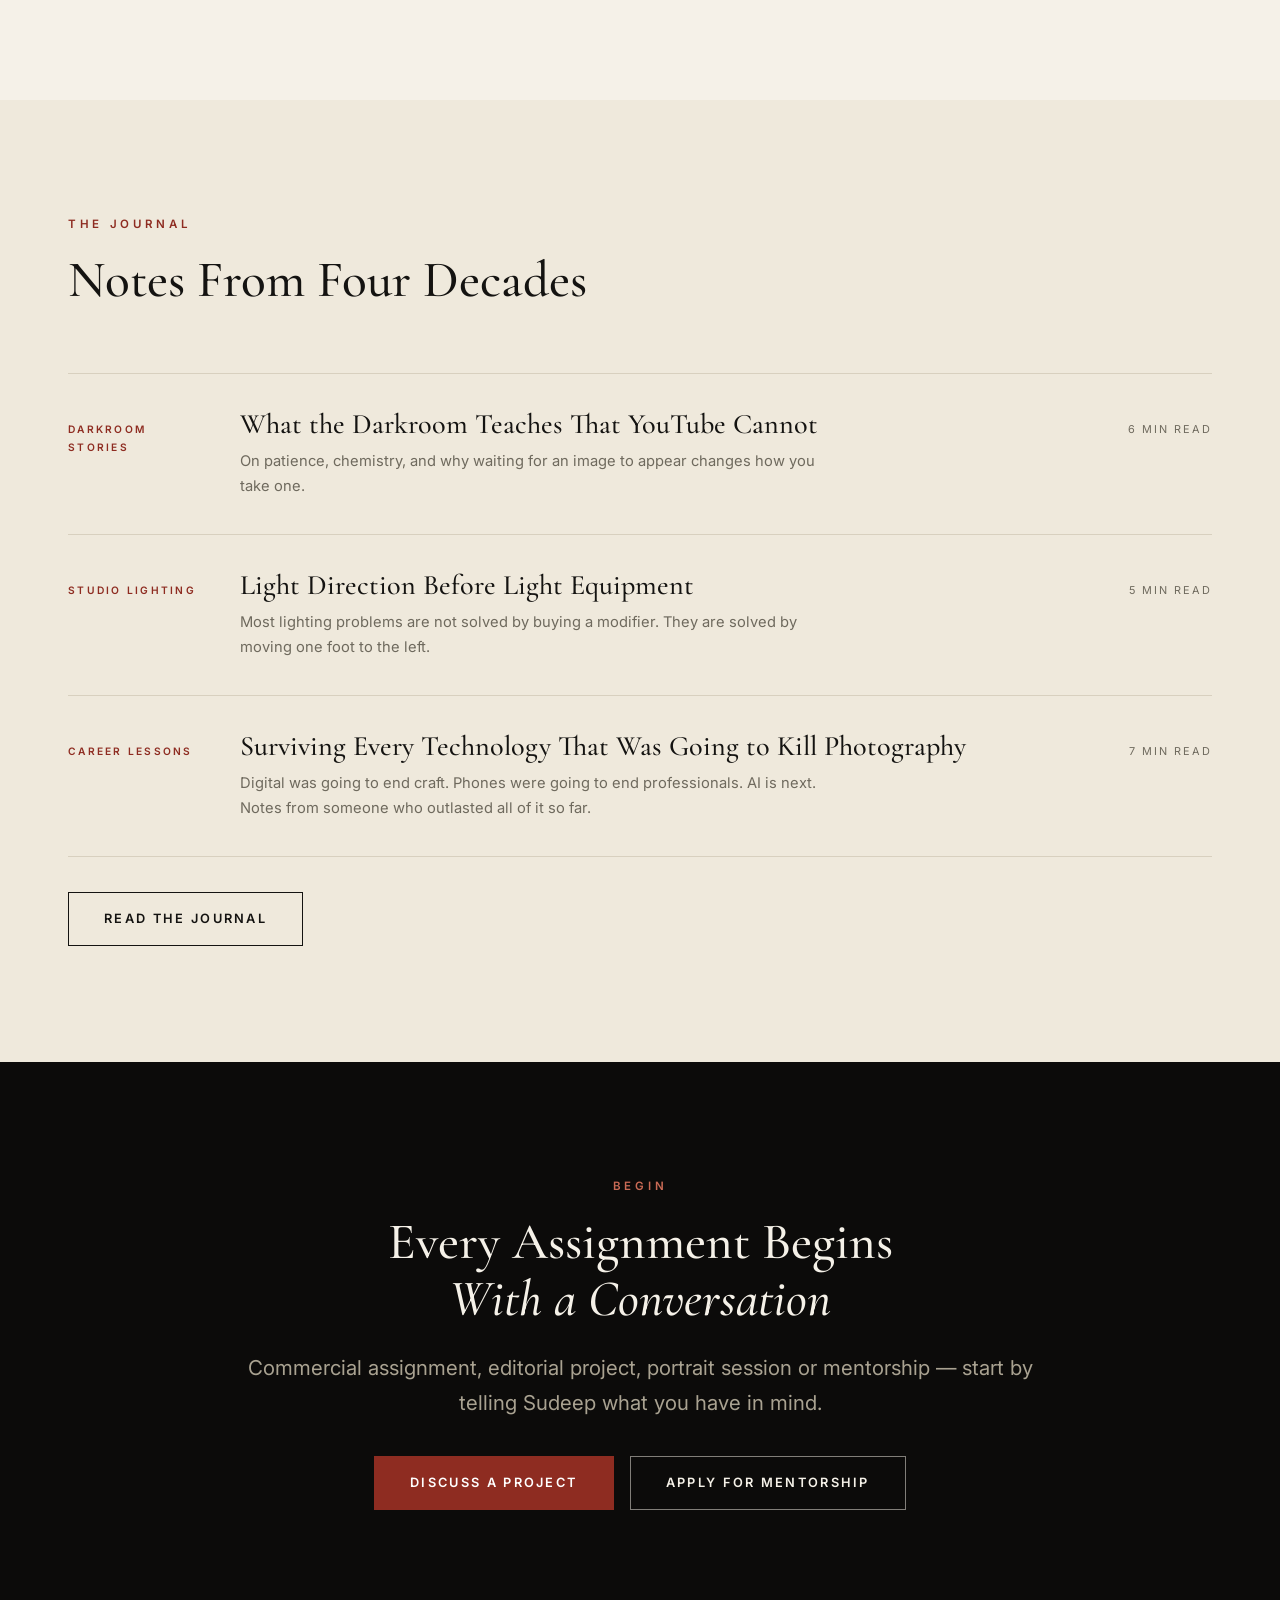
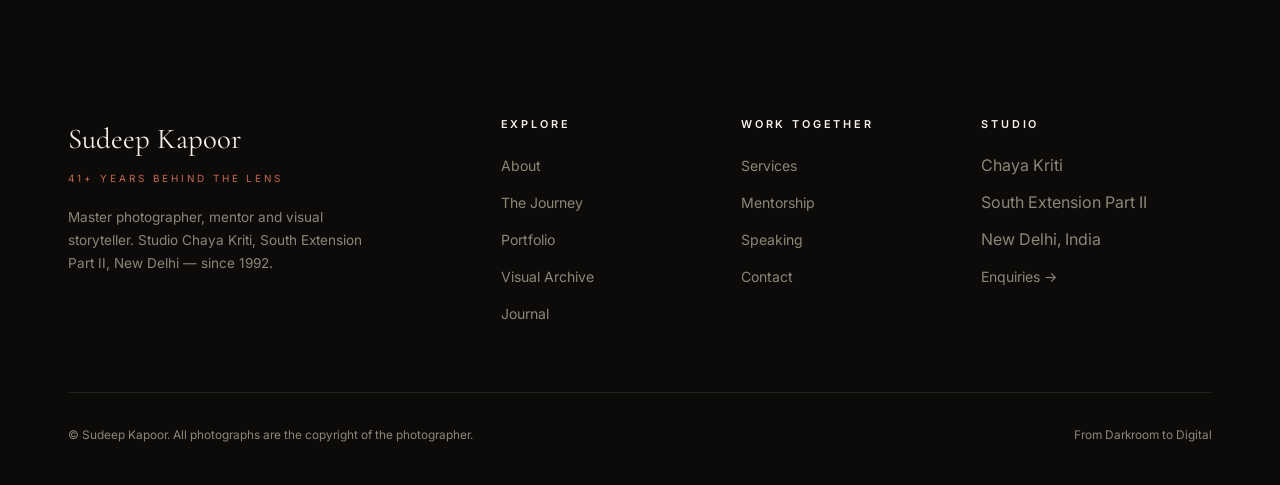
==== commit e6777d6d: "v2: welcome + shutter, flyouts, full page & form builder, /admin" ====
--- a/index.html
+++ b/index.html
@@ -4,13 +4,33 @@
 <meta charset="UTF-8">
 <meta name="viewport" content="width=device-width, initial-scale=1.0">
 <meta name="description" content="Sudeep Kapoor — master photographer with 41+ years behind the lens. From darkroom to digital: portraits, industrial, editorial and advertising photography across India. Studio Chaya Kriti, New Delhi, since 1992.">
-<meta property="og:title" content="Sudeep Kapoor — 41+ Years Behind the Lens">
-<meta property="og:description" content="From darkroom chemicals to digital pixels. Master photographer, mentor and visual storyteller based in New Delhi, India.">
 <title>Sudeep Kapoor — 41+ Years Behind the Lens | Master Photographer, New Delhi</title>
 <link rel="preconnect" href="https://fonts.googleapis.com">
 <link rel="preconnect" href="https://fonts.gstatic.com" crossorigin>
 <link href="https://fonts.googleapis.com/css2?family=Cormorant+Garamond:ital,wght@0,400;0,500;0,600;1,400;1,500&family=Inter:wght@400;500;600&display=swap" rel="stylesheet">
 <link rel="stylesheet" href="css/style.css">
+<link rel="stylesheet" href="css/v2.css">
+<script src="js/layout.js" defer></script>
+<link rel="canonical" href="https://iamsudeepkapoor.vercel.app/">
+<meta name="robots" content="index,follow,max-image-preview:large,max-snippet:-1">
+<meta name="author" content="Sudeep Kapoor">
+<meta name="geo.region" content="IN-DL">
+<meta name="geo.placename" content="New Delhi, India">
+<meta name="theme-color" content="#0c0b0a">
+<meta property="og:site_name" content="Sudeep Kapoor — 41+ Years Behind the Lens">
+<meta property="og:type" content="website">
+<meta property="og:url" content="https://iamsudeepkapoor.vercel.app/">
+<meta property="og:title" content="Sudeep Kapoor — 41+ Years Behind the Lens | Master Photographer, New Delhi">
+<meta property="og:description" content="Sudeep Kapoor — master photographer with 41+ years behind the lens. From darkroom to digital: portraits, industrial, editorial and advertising photography across India. Studio Chaya Kriti, New Delhi, since 1992.">
+<meta property="og:image" content="https://iamsudeepkapoor.vercel.app/assets/og-image.png">
+<meta property="og:image:width" content="1200">
+<meta property="og:image:height" content="630">
+<meta property="og:locale" content="en_IN">
+<meta name="twitter:card" content="summary_large_image">
+<meta name="twitter:title" content="Sudeep Kapoor — 41+ Years Behind the Lens | Master Photographer, New Delhi">
+<meta name="twitter:description" content="Sudeep Kapoor — master photographer with 41+ years behind the lens. From darkroom to digital: portraits, industrial, editorial and advertising photography across India. Studio Chaya Kriti, New Delhi, since 1992.">
+<meta name="twitter:image" content="https://iamsudeepkapoor.vercel.app/assets/og-image.png">
+<script type="application/ld+json">{"@context":"https://schema.org","@graph":[{"@type":"WebSite","@id":"https://iamsudeepkapoor.vercel.app/#website","url":"https://iamsudeepkapoor.vercel.app/","name":"Sudeep Kapoor — 41+ Years Behind the Lens","publisher":{"@id":"https://iamsudeepkapoor.vercel.app/#person"},"inLanguage":"en"},{"@type":"Person","@id":"https://iamsudeepkapoor.vercel.app/#person","name":"Sudeep Kapoor","jobTitle":"Master Photographer","description":"Sudeep Kapoor is a veteran Indian master photographer with 41+ years of professional experience, working from darkroom-era film processes to digital photography. Founder of studio Chaya Kriti (1992) in South Extension Part II, New Delhi. Specialisations include portrait, studio, industrial, corporate, editorial, advertising and celebrity photography, plus photography mentorship.","url":"https://iamsudeepkapoor.vercel.app/","knowsAbout":["Portrait Photography","Studio Lighting","Industrial Photography","Corporate Photography","Editorial Photography","Advertising Photography","Darkroom Processes","Film Photography","Photography Mentorship","Coffee-Table Book Photography"],"worksFor":{"@id":"https://iamsudeepkapoor.vercel.app/#studio"},"workLocation":{"@type":"Place","address":{"@type":"PostalAddress","addressLocality":"New Delhi","addressRegion":"Delhi","addressCountry":"IN"}}},{"@type":["LocalBusiness","ProfessionalService"],"@id":"https://iamsudeepkapoor.vercel.app/#studio","name":"Chaya Kriti","alternateName":"Sudeep Kapoor Photography","description":"Chaya Kriti is the photography studio of Sudeep Kapoor, established in 1992 in South Extension Part II, New Delhi. Services: executive and leadership portraits, industrial photography, corporate photography, editorial photography, advertising photography, coffee-table book projects and pan-India assignments.","foundingDate":"1992","founder":{"@id":"https://iamsudeepkapoor.vercel.app/#person"},"url":"https://iamsudeepkapoor.vercel.app/","image":"https://iamsudeepkapoor.vercel.app/assets/og-image.png","address":{"@type":"PostalAddress","streetAddress":"South Extension Part II","addressLocality":"New Delhi","addressRegion":"Delhi","addressCountry":"IN"},"areaServed":[{"@type":"City","name":"New Delhi"},{"@type":"Country","name":"India"}],"knowsLanguage":["en","hi"]},{"@type":"WebPage","@id":"https://iamsudeepkapoor.vercel.app/index#webpage","url":"https://iamsudeepkapoor.vercel.app/index","name":"Sudeep Kapoor — 41+ Years Behind the Lens","description":"Master photographer, mentor and visual storyteller. From darkroom to digital across India.","isPartOf":{"@id":"https://iamsudeepkapoor.vercel.app/#website"},"about":{"@id":"https://iamsudeepkapoor.vercel.app/#person"},"inLanguage":"en"},{"@type":"BreadcrumbList","itemListElement":[{"@type":"ListItem","position":1,"name":"Home","item":"https://iamsudeepkapoor.vercel.app/"}]}]}</script>
 </head>
 <body>
 <a class="skip-link" href="#main">Skip to content</a>
@@ -22,12 +42,12 @@
       <span class="tag">41+ Years Behind the Lens</span>
     </a>
     <ul class="nav-links" id="nav-links">
-      <li><a href="about.html">About</a></li>
+      <li data-fly="about"><a href="about.html">About</a></li>
       <li><a href="journey.html">Journey</a></li>
-      <li><a href="portfolio.html">Portfolio</a></li>
+      <li data-fly="portfolio"><a href="portfolio.html">Portfolio</a></li>
       <li><a href="archive.html">Archive</a></li>
-      <li><a href="services.html">Services</a></li>
-      <li><a href="mentorship.html">Mentorship</a></li>
+      <li data-fly="services"><a href="services.html">Services</a></li>
+      <li data-fly="mentorship"><a href="mentorship.html">Mentorship</a></li>
       <li><a href="journal.html">Journal</a></li>
       <li><a href="speaking.html">Speaking</a></li>
       <li><a href="contact.html">Contact</a></li>
@@ -283,9 +303,9 @@
       <div>
         <h4>Explore</h4>
         <ul>
-          <li><a href="about.html">About</a></li>
+          <li data-fly="about"><a href="about.html">About</a></li>
           <li><a href="journey.html">The Journey</a></li>
-          <li><a href="portfolio.html">Portfolio</a></li>
+          <li data-fly="portfolio"><a href="portfolio.html">Portfolio</a></li>
           <li><a href="archive.html">Visual Archive</a></li>
           <li><a href="journal.html">Journal</a></li>
         </ul>
@@ -293,8 +313,8 @@
       <div>
         <h4>Work Together</h4>
         <ul>
-          <li><a href="services.html">Services</a></li>
-          <li><a href="mentorship.html">Mentorship</a></li>
+          <li data-fly="services"><a href="services.html">Services</a></li>
+          <li data-fly="mentorship"><a href="mentorship.html">Mentorship</a></li>
           <li><a href="speaking.html">Speaking</a></li>
           <li><a href="contact.html">Contact</a></li>
         </ul>
@@ -316,6 +336,9 @@
   </div>
 </footer>
 
+<script src="js/config.js"></script>
 <script src="js/main.js"></script>
+<script src="js/welcome.js"></script>
+<script src="js/render.js"></script>
 </body>
 </html>
--- a/css/v2.css
+++ b/css/v2.css
@@ -0,0 +1,87 @@
+/* ===== v2: nav flyouts, welcome overlay, shutter transition ===== */
+
+/* ---------- Nav flyouts ---------- */
+.nav-links > li { position: relative; }
+.flyout {
+  position: absolute; top: calc(100% + 14px); left: 50%; transform: translateX(-50%) translateY(8px);
+  width: 420px; background: #12100e; border: 1px solid #2b2823;
+  box-shadow: 0 30px 60px -20px rgba(0,0,0,.7);
+  opacity: 0; pointer-events: none; transition: opacity .25s cubic-bezier(.22,.8,.28,1), transform .25s cubic-bezier(.22,.8,.28,1);
+  padding: 1.5rem; z-index: 120; text-align: left;
+}
+.flyout::before { content: ""; position: absolute; top: -14px; left: 0; right: 0; height: 14px; }
+.flyout::after {
+  content: ""; position: absolute; top: -5px; left: 50%; margin-left: -5px;
+  width: 10px; height: 10px; background: #12100e; border-left: 1px solid #2b2823; border-top: 1px solid #2b2823;
+  transform: rotate(45deg);
+}
+@media (min-width: 961px) {
+  .nav-links > li:hover .flyout,
+  .nav-links > li:focus-within .flyout { opacity: 1; pointer-events: auto; transform: translateX(-50%) translateY(0); }
+}
+.flyout .f-eyebrow { font-size: .58rem; letter-spacing: .3em; text-transform: uppercase; color: #c96a55; font-weight: 600; }
+.flyout .f-desc { font-family: var(--font-display); font-style: italic; font-size: 1.05rem; color: #cfc9ba; line-height: 1.45; margin: .5rem 0 1rem; }
+.flyout .f-links { display: grid; grid-template-columns: 1fr 1fr; gap: .15rem .8rem; }
+.flyout .f-links a {
+  display: block; font-size: .78rem; letter-spacing: .04em; text-transform: none; font-weight: 500;
+  color: #a9a291; padding: .45rem .5rem; border: none; border-left: 2px solid transparent;
+  transition: color .2s, border-color .2s, background .2s;
+}
+.flyout .f-links a:hover { color: var(--ivory); border-left-color: var(--red); background: rgba(142,44,33,.08); }
+.flyout .f-img { margin-top: 1rem; }
+.flyout .f-img .ph { height: 90px; }
+.flyout.f-right { left: auto; right: -20px; transform: translateX(0) translateY(8px); }
+@media (min-width: 961px) {
+  .nav-links > li:hover .flyout.f-right, .nav-links > li:focus-within .flyout.f-right { transform: translateX(0) translateY(0); }
+}
+.flyout.f-right::after { left: auto; right: 40px; }
+@media (max-width: 960px) { .flyout { display: none; } }
+
+/* ---------- Welcome overlay ---------- */
+.welcome {
+  position: fixed; inset: 0; z-index: 500; background: var(--black);
+  display: flex; align-items: center; justify-content: center; text-align: center;
+  overflow: hidden;
+}
+.welcome .w-media { position: absolute; inset: 0; }
+.welcome .w-media::before {
+  content: ""; position: absolute; inset: 0;
+  background:
+    radial-gradient(ellipse at 65% 35%, rgba(142,44,33,.3), transparent 55%),
+    radial-gradient(ellipse at 25% 75%, rgba(156,131,84,.15), transparent 50%),
+    linear-gradient(165deg, #1a1815 0%, #0c0b0a 75%);
+}
+.welcome .w-media img { position: absolute; inset: 0; width: 100%; height: 100%; object-fit: cover; opacity: .35; }
+.welcome .w-media::after {
+  content: ""; position: absolute; inset: 0;
+  background-image: url("data:image/svg+xml,%3Csvg xmlns='http://www.w3.org/2000/svg' width='140' height='140'%3E%3Cfilter id='n'%3E%3CfeTurbulence type='fractalNoise' baseFrequency='0.9' numOctaves='2'/%3E%3C/filter%3E%3Crect width='140' height='140' filter='url(%23n)' opacity='0.06'/%3E%3C/svg%3E");
+}
+.welcome .w-inner { position: relative; z-index: 2; padding: 2rem; max-width: 760px; }
+.welcome .w-rule { width: 60px; height: 2px; background: var(--red); margin: 0 auto 2rem; }
+.welcome .w-eyebrow { font-size: .68rem; letter-spacing: .42em; text-transform: uppercase; color: #c96a55; font-weight: 600; }
+.welcome h1 { font-family: var(--font-display); font-weight: 500; color: var(--ivory); font-size: clamp(2.4rem, 7vw, 4.6rem); line-height: 1.1; margin: 1.4rem 0 1.2rem; }
+.welcome h1 em { color: #d8b98a; }
+.welcome .w-sub { color: #b6af9d; font-size: clamp(.95rem, 1.5vw, 1.15rem); max-width: 52ch; margin: 0 auto; line-height: 1.7; }
+.welcome .w-cta {
+  margin-top: 3rem; display: inline-flex; align-items: center; gap: .9rem;
+  background: transparent; border: 1px solid rgba(245,241,232,.4); color: var(--ivory);
+  font-size: .78rem; letter-spacing: .24em; text-transform: uppercase; font-weight: 600;
+  padding: 1.1rem 2.6rem; cursor: pointer; transition: background .35s, border-color .35s;
+}
+.welcome .w-cta:hover, .welcome .w-cta:focus-visible { background: var(--red); border-color: var(--red); }
+.welcome .w-cta .aperture-ico { width: 18px; height: 18px; }
+.welcome .w-foot { position: absolute; bottom: 2.2rem; left: 0; right: 0; z-index: 2; font-size: .6rem; letter-spacing: .32em; text-transform: uppercase; color: #7d776a; }
+.welcome .w-in { opacity: 0; transform: translateY(24px); animation: wIn .9s cubic-bezier(.22,.8,.28,1) forwards; }
+.welcome .w-in.d1 { animation-delay: .15s; } .welcome .w-in.d2 { animation-delay: .3s; } .welcome .w-in.d3 { animation-delay: .5s; }
+@keyframes wIn { to { opacity: 1; transform: none; } }
+@media (prefers-reduced-motion: reduce) { .welcome .w-in { animation: none; opacity: 1; transform: none; } }
+
+/* ---------- Shutter iris ---------- */
+.shutter {
+  position: fixed; inset: 0; z-index: 600; pointer-events: none;
+  display: none; align-items: center; justify-content: center;
+}
+.shutter.active { display: flex; pointer-events: auto; }
+.shutter svg { position: absolute; width: max(100vw, 100vh); height: max(100vw, 100vh); }
+.shutter .blade { fill: #060505; stroke: #1c1a17; stroke-width: .3; transform-origin: 50px 50px; }
+.shutter .ring { fill: none; stroke: #2b2823; stroke-width: .6; opacity: 0; }
